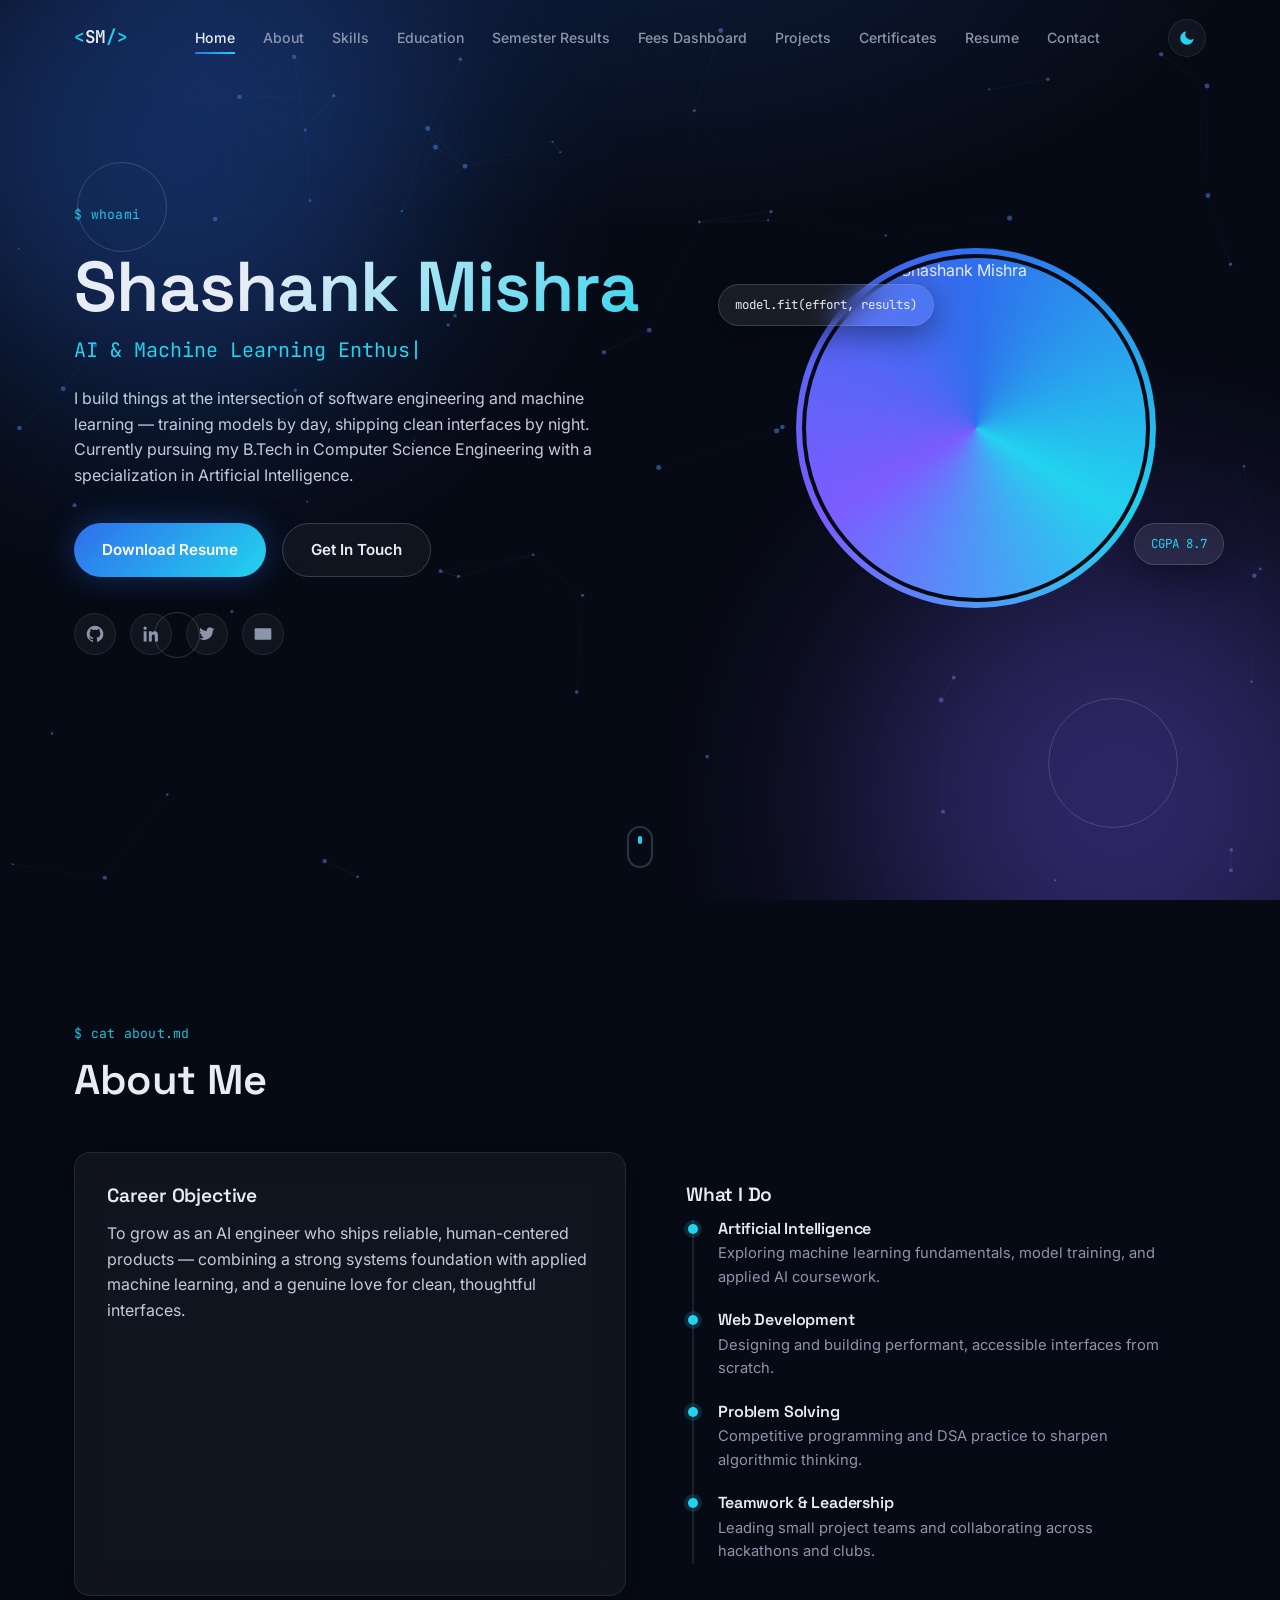
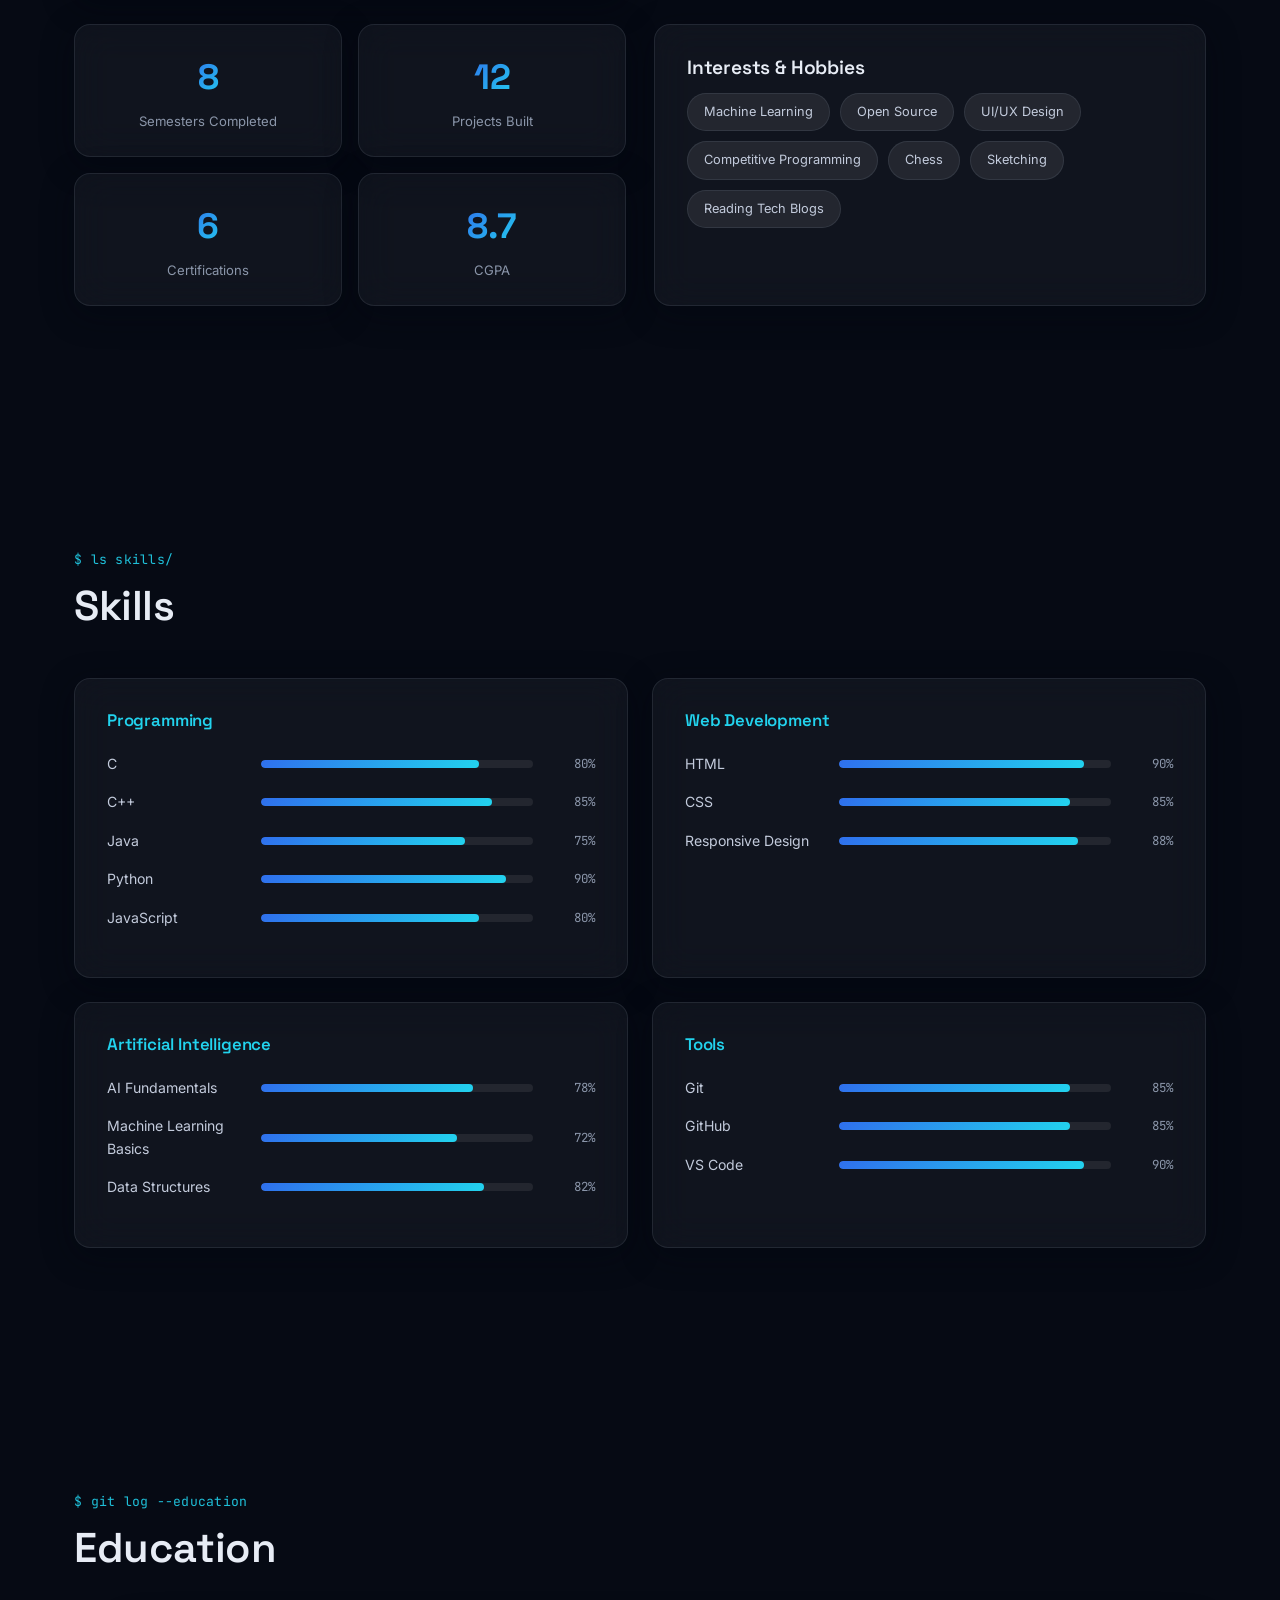
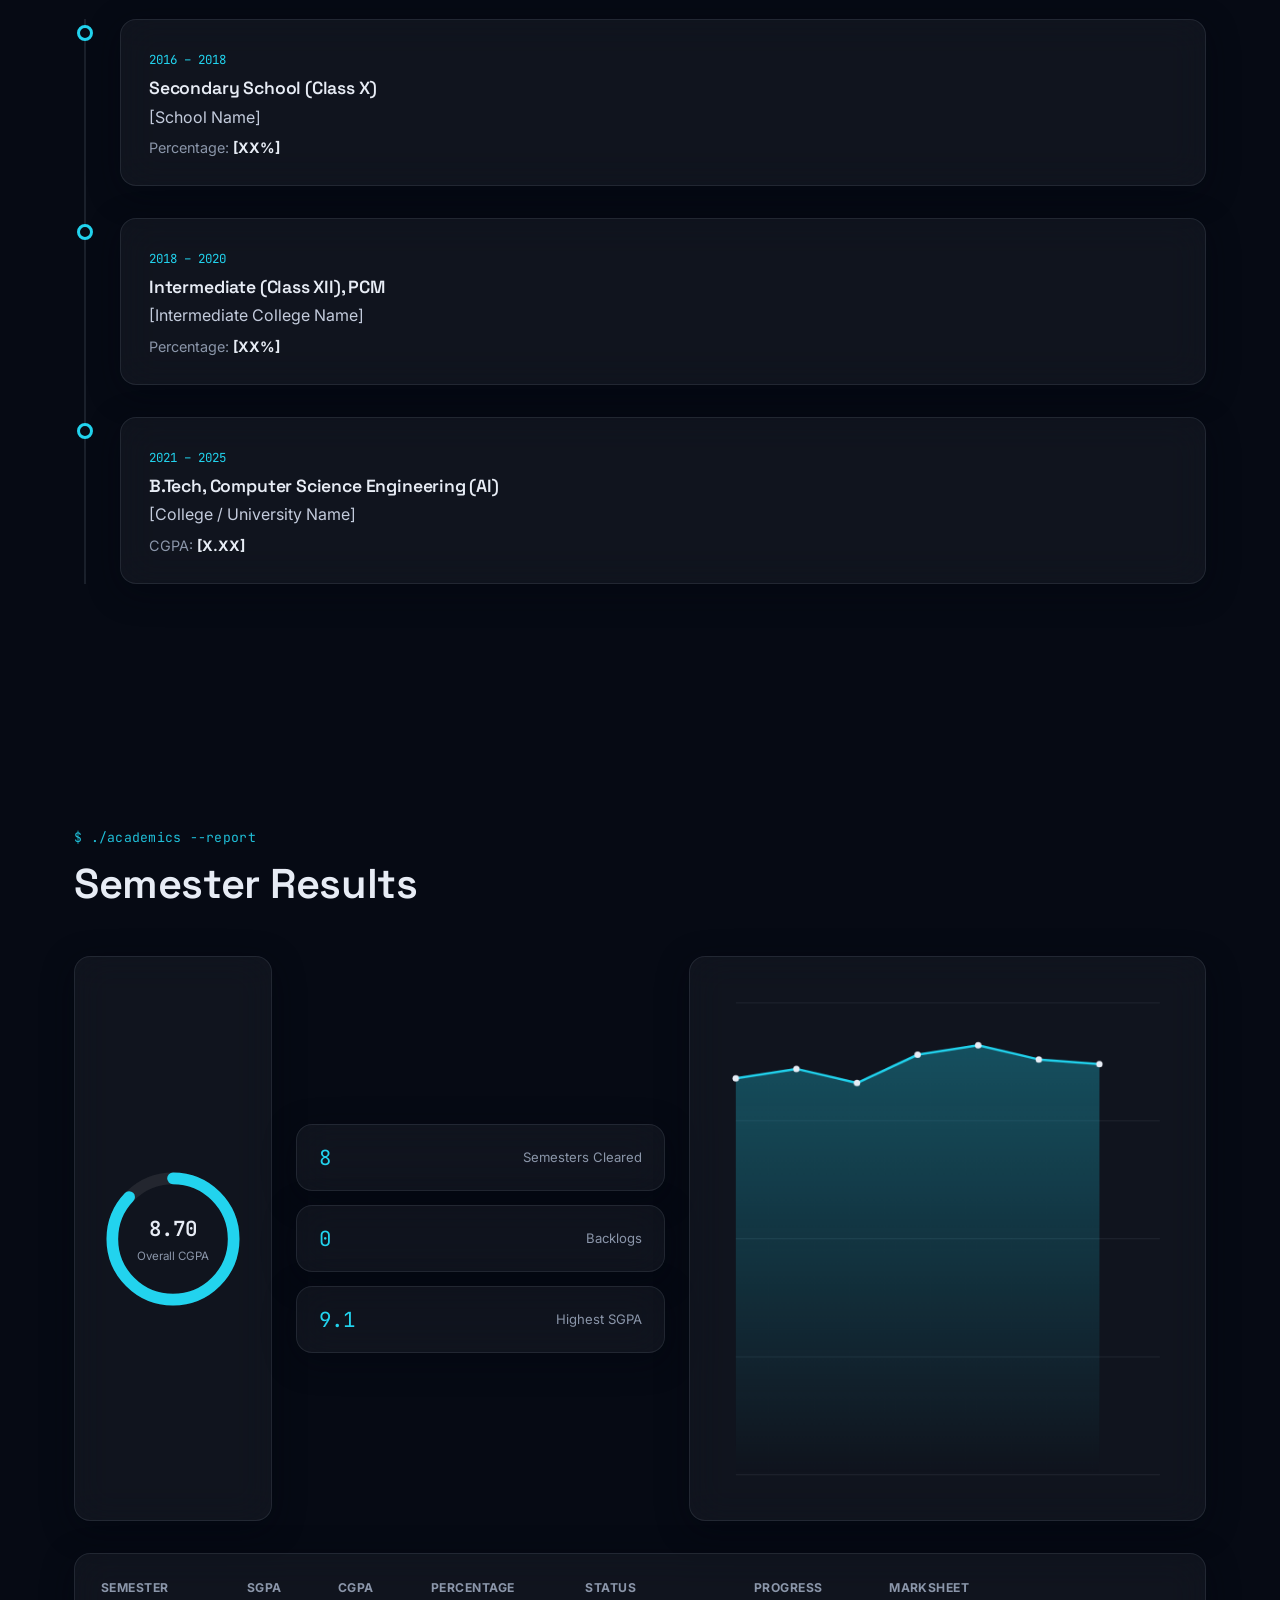
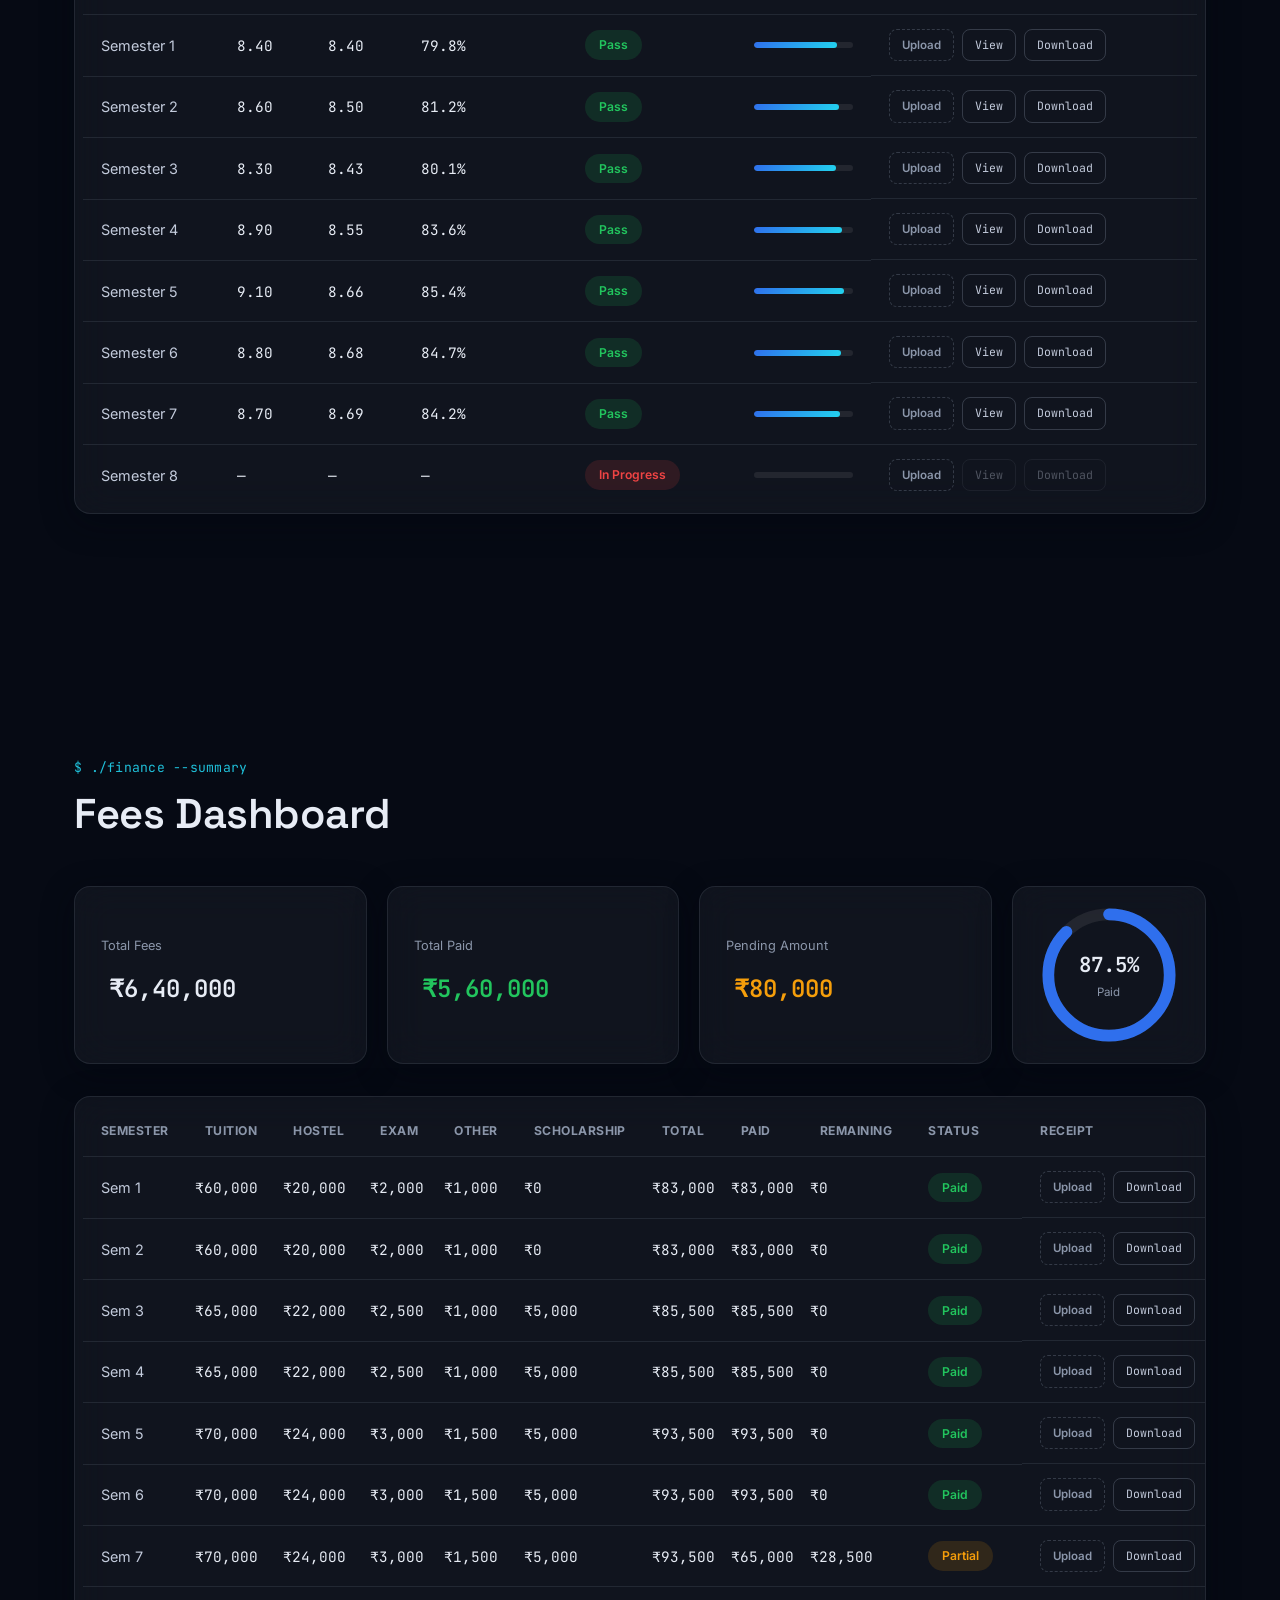
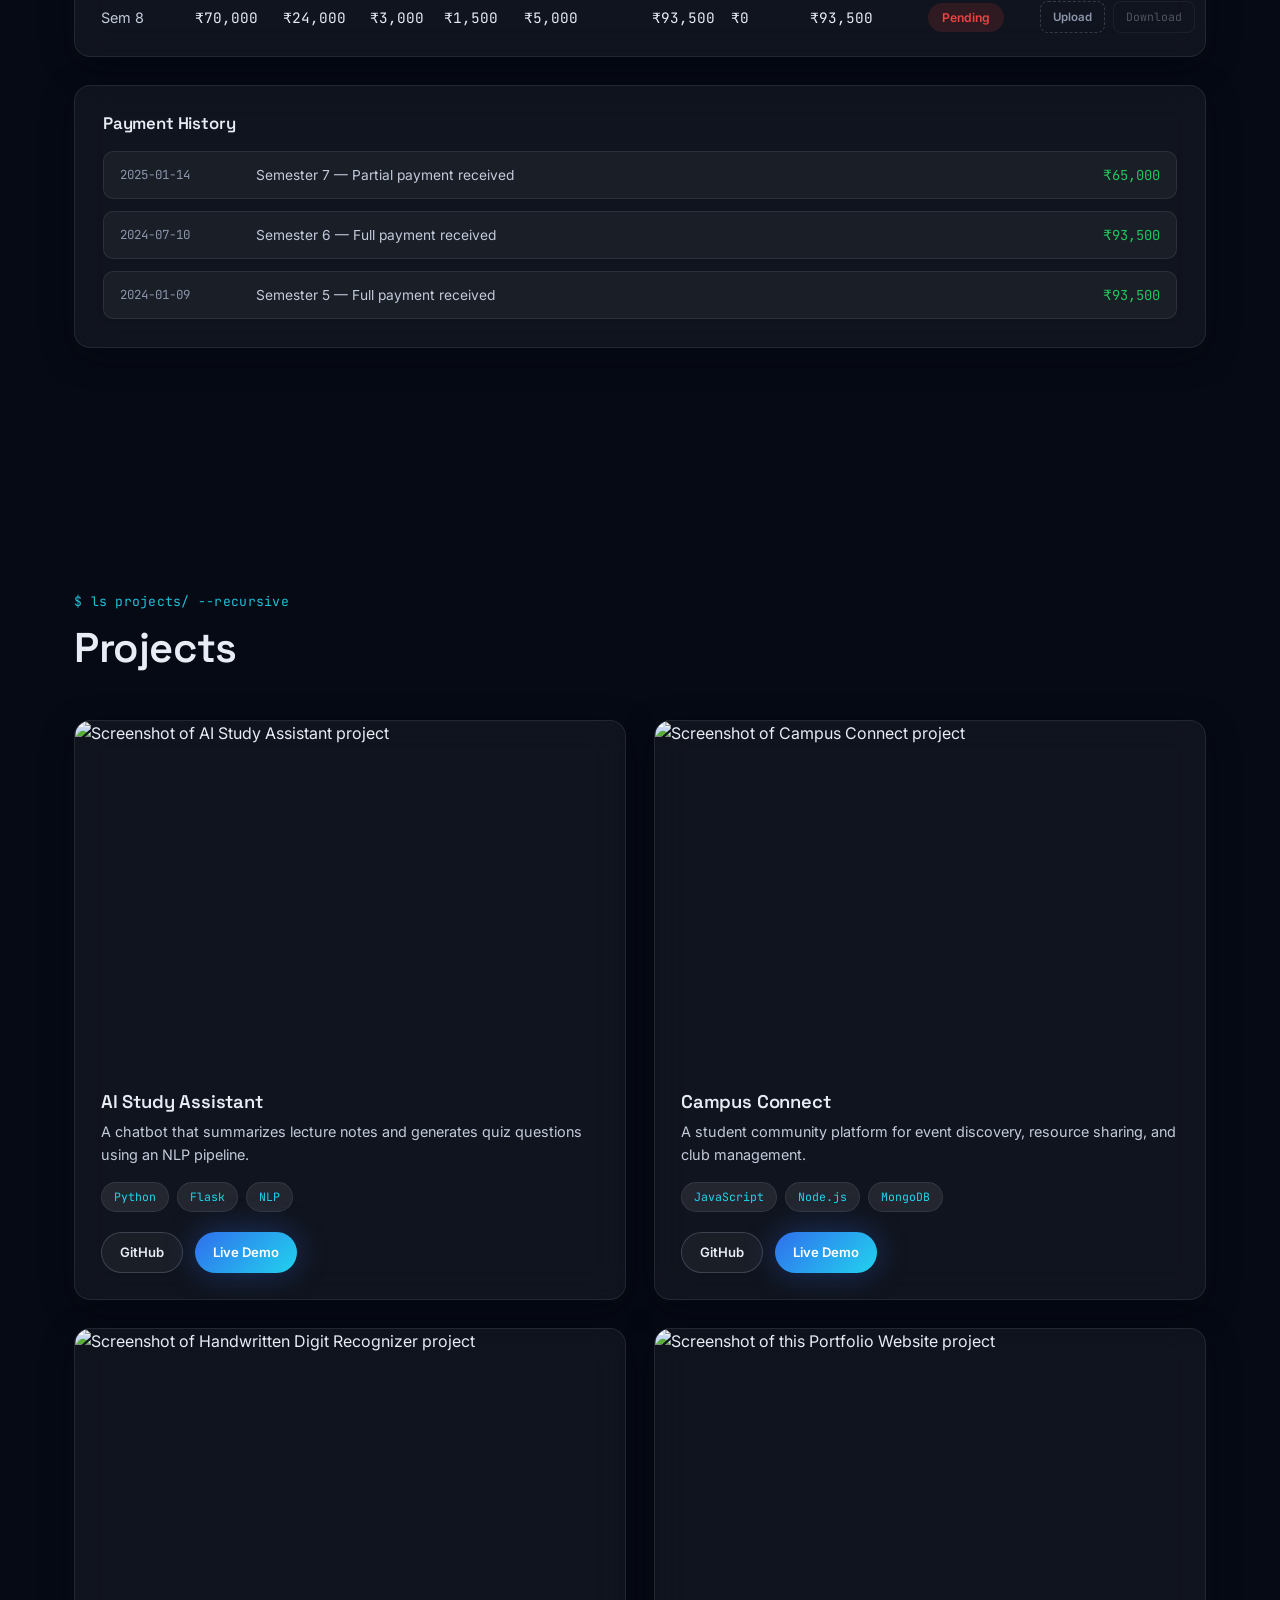
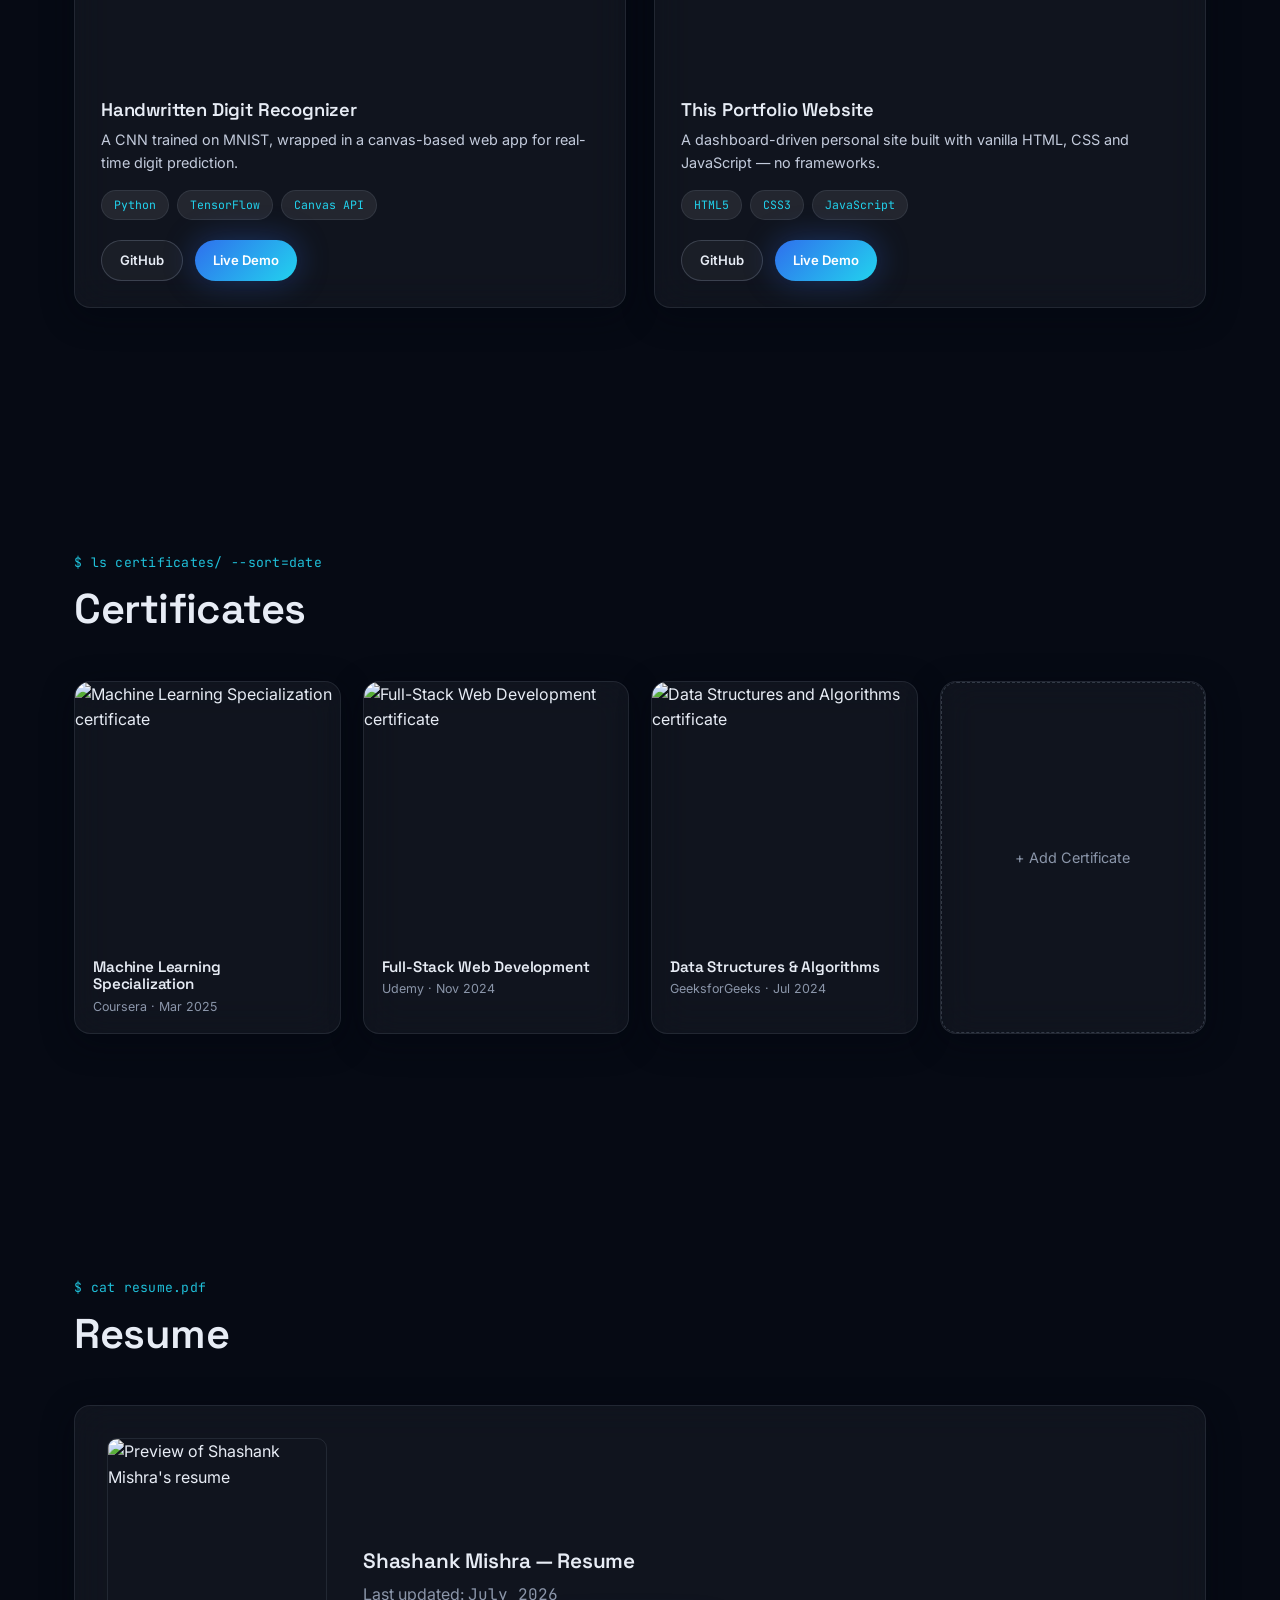
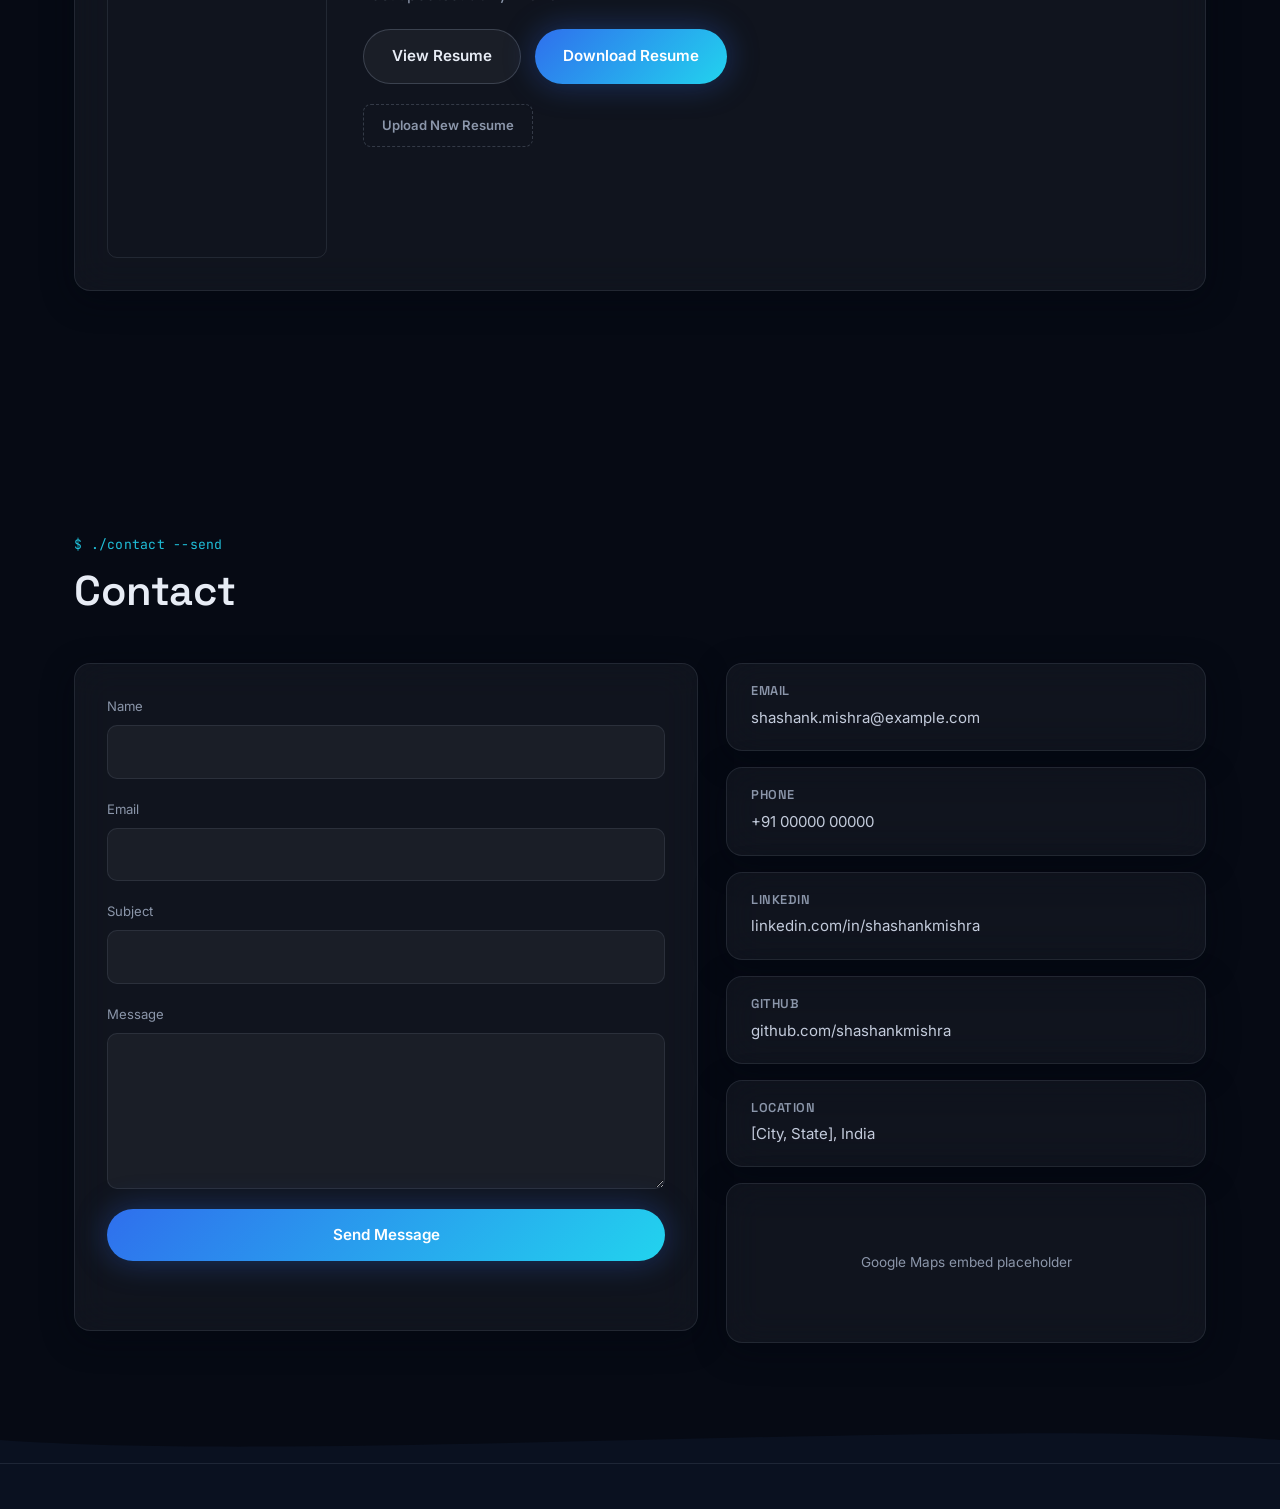
==== index.html @ 8a603bc6 "Added files" ====
<!DOCTYPE html>
<html lang="en">
<head>
  <!--
    ================================================================
    DESIGN SYSTEM NOTES (kept here for the next files: style.css / script.js)
    ----------------------------------------------------------------
    Palette
      --bg        #060A14   deep space navy (base canvas)
      --bg-alt    #0A1120   secondary panel navy
      --surface   rgba(255,255,255,0.045)  glass panel fill
      --border    rgba(148,163,184,0.14)   hairline glass edge
      --primary   #2F6FED   signal blue
      --cyan      #22D3EE   circuit cyan
      --violet    #7C5CFF   AI/inference accent (sparingly)
      --text      #E7ECF5   primary text
      --muted     #8B96AA   secondary text
      --success   #22C55E   paid / passed
      --warning   #F59E0B   partial / pending review
      --danger    #EF4444   overdue / failed

    Type
      Display : "Space Grotesk"  — geometric, technical, used for headings
      Body    : "Inter"          — neutral, highly legible for long copy
      Mono    : "JetBrains Mono" — used ONLY for data: grades, fee figures,
                 terminal-style eyebrows. This is the signature move: the
                 site treats academic + financial data like console output,
                 because the subject is a CS/AI student, not a designer.

    Signature element
      A live canvas "inference net" behind the hero — nodes that connect
      and pulse like a small neural network, drawn with vanilla JS/canvas.
      Section eyebrows read like shell commands ("$ whoami", "> academics
      --sem 1..8") instead of generic 01/02/03 numbering, since the
      numbering here needs to mean something (semesters ARE sequential,
      so THAT timeline keeps numbers — everything else uses commands).
    ================================================================
  -->
  <meta charset="UTF-8" />
  <meta name="viewport" content="width=device-width, initial-scale=1.0" />
  <title>Shashank Mishra — B.Tech CSE (AI) Student Portfolio</title>
  <meta name="description" content="Portfolio of Shashank Mishra, B.Tech Computer Science Engineering (Artificial Intelligence) student — projects, skills, academic record, and certificates." />
  <meta name="keywords" content="Shashank Mishra, portfolio, B.Tech CSE AI, machine learning student, web developer, computer science engineering" />
  <meta name="author" content="Shashank Mishra" />
  <meta name="robots" content="index, follow" />
  <link rel="canonical" href="https://shashankmishra.dev/" />

  <!-- Open Graph -->
  <meta property="og:type" content="website" />
  <meta property="og:title" content="Shashank Mishra — B.Tech CSE (AI) Student Portfolio" />
  <meta property="og:description" content="Projects, skills, academic record and certificates of Shashank Mishra, a B.Tech CSE (Artificial Intelligence) student." />
  <meta property="og:image" content="assets/images/og-cover.jpg" />
  <meta property="og:url" content="https://shashankmishra.dev/" />
  <meta property="og:site_name" content="Shashank Mishra Portfolio" />

  <!-- Twitter -->
  <meta name="twitter:card" content="summary_large_image" />
  <meta name="twitter:title" content="Shashank Mishra — B.Tech CSE (AI) Student Portfolio" />
  <meta name="twitter:description" content="Projects, skills, academic record and certificates of Shashank Mishra, a B.Tech CSE (Artificial Intelligence) student." />
  <meta name="twitter:image" content="assets/images/og-cover.jpg" />

  <!-- Favicon -->
  <link rel="icon" type="image/png" href="assets/icons/favicon.png" />
  <link rel="apple-touch-icon" href="assets/icons/apple-touch-icon.png" />

  <!-- Fonts -->
  <link rel="preconnect" href="https://fonts.googleapis.com" />
  <link rel="preconnect" href="https://fonts.gstatic.com" crossorigin />
  <link href="https://fonts.googleapis.com/css2?family=Space+Grotesk:wght@500;600;700&family=Inter:wght@400;500;600&family=JetBrains+Mono:wght@400;500;600&display=swap" rel="stylesheet" />

  <!-- Stylesheet -->
  <link rel="stylesheet" href="style.css" />
</head>
<body>

  <!-- ============================================================
       LOADING SCREEN
  ============================================================ -->
  <div id="loading-screen" class="loading-screen" aria-hidden="true">
    <div class="loading-inner">
      <span class="loading-prompt">$ booting_portfolio<span class="cursor-blink">_</span></span>
      <div class="loading-bar"><div class="loading-bar-fill"></div></div>
    </div>
  </div>

  <!-- Scroll progress indicator -->
  <div class="scroll-progress" id="scroll-progress" role="presentation"></div>

  <!-- Cursor glow (desktop only, toggled via JS) -->
  <div class="cursor-glow" id="cursor-glow" aria-hidden="true"></div>

  <!-- ============================================================
       NAVIGATION
  ============================================================ -->
  <header class="navbar" id="navbar">
    <nav class="nav-container" aria-label="Primary navigation">
      <a href="#home" class="nav-logo" aria-label="Shashank Mishra — home">
        <span class="logo-bracket">&lt;</span>SM<span class="logo-bracket">/&gt;</span>
      </a>

      <button class="nav-toggle" id="nav-toggle" aria-label="Toggle menu" aria-expanded="false" aria-controls="nav-menu">
        <span></span><span></span><span></span>
      </button>

      <ul class="nav-menu" id="nav-menu">
        <li><a href="#home" class="nav-link active" data-section="home">Home</a></li>
        <li><a href="#about" class="nav-link" data-section="about">About</a></li>
        <li><a href="#skills" class="nav-link" data-section="skills">Skills</a></li>
        <li><a href="#education" class="nav-link" data-section="education">Education</a></li>
        <li><a href="#results" class="nav-link" data-section="results">Semester Results</a></li>
        <li><a href="#fees" class="nav-link" data-section="fees">Fees Dashboard</a></li>
        <li><a href="#projects" class="nav-link" data-section="projects">Projects</a></li>
        <li><a href="#certificates" class="nav-link" data-section="certificates">Certificates</a></li>
        <li><a href="#resume" class="nav-link" data-section="resume">Resume</a></li>
        <li><a href="#contact" class="nav-link" data-section="contact">Contact</a></li>
      </ul>

      <div class="nav-actions">
        <button class="theme-toggle" id="theme-toggle" aria-label="Toggle light and dark theme">
          <svg class="icon-moon" viewBox="0 0 24 24" width="18" height="18" aria-hidden="true"><path d="M21 12.79A9 9 0 1 1 11.21 3a7 7 0 0 0 9.79 9.79Z" fill="currentColor"/></svg>
          <svg class="icon-sun" viewBox="0 0 24 24" width="18" height="18" aria-hidden="true"><circle cx="12" cy="12" r="4" fill="currentColor"/></svg>
        </button>
      </div>
    </nav>
  </header>

  <main id="top">

    <!-- ==========================================================
         HERO
    ========================================================== -->
    <section id="home" class="hero section" aria-label="Introduction">
      <canvas id="inference-net" class="inference-net" aria-hidden="true"></canvas>
      <div class="aurora aurora-1" aria-hidden="true"></div>
      <div class="aurora aurora-2" aria-hidden="true"></div>

      <div class="hero-shape hero-shape-1" aria-hidden="true"></div>
      <div class="hero-shape hero-shape-2" aria-hidden="true"></div>
      <div class="hero-shape hero-shape-3" aria-hidden="true"></div>

      <div class="container hero-grid">
        <div class="hero-content">
          <p class="eyebrow mono">$ whoami</p>
          <h1 class="hero-name">Shashank Mishra</h1>
          <p class="hero-subtitle">
            <span id="typing-text" class="typing-text"></span><span class="cursor-blink">|</span>
          </p>
          <p class="hero-intro">
            I build things at the intersection of software engineering and machine learning —
            training models by day, shipping clean interfaces by night. Currently pursuing my
            B.Tech in Computer Science Engineering with a specialization in Artificial Intelligence.
          </p>

          <div class="hero-actions">
            <a href="assets/resume/Shashank_Mishra_Resume.pdf" download class="btn btn-primary ripple">
              <span>Download Resume</span>
            </a>
            <a href="#contact" class="btn btn-ghost ripple">
              <span>Get In Touch</span>
            </a>
          </div>

          <div class="hero-socials" aria-label="Social links">
            <a href="https://github.com/" target="_blank" rel="noopener" class="social-icon" aria-label="GitHub">
              <svg viewBox="0 0 24 24" width="20" height="20"><path fill="currentColor" d="M12 2a10 10 0 0 0-3.16 19.49c.5.09.68-.22.68-.48v-1.7c-2.78.6-3.37-1.34-3.37-1.34-.46-1.16-1.11-1.47-1.11-1.47-.91-.62.07-.6.07-.6 1 .07 1.53 1.03 1.53 1.03.89 1.52 2.34 1.08 2.91.83.09-.65.35-1.08.63-1.33-2.22-.25-4.56-1.11-4.56-4.94 0-1.09.39-1.98 1.03-2.68-.1-.25-.45-1.27.1-2.65 0 0 .84-.27 2.75 1.02a9.6 9.6 0 0 1 5 0c1.91-1.29 2.75-1.02 2.75-1.02.55 1.38.2 2.4.1 2.65.64.7 1.03 1.59 1.03 2.68 0 3.84-2.34 4.68-4.57 4.93.36.31.68.92.68 1.85v2.74c0 .27.18.58.69.48A10 10 0 0 0 12 2Z"/></svg>
            </a>
            <a href="https://linkedin.com/" target="_blank" rel="noopener" class="social-icon" aria-label="LinkedIn">
              <svg viewBox="0 0 24 24" width="20" height="20"><path fill="currentColor" d="M6.94 5a2 2 0 1 1-4 0 2 2 0 0 1 4 0ZM3.2 8.75h3.5V21H3.2V8.75Zm6.24 0h3.36v1.68h.05c.47-.87 1.6-1.78 3.3-1.78 3.53 0 4.18 2.32 4.18 5.34V21h-3.5v-5.4c0-1.29-.02-2.94-1.79-2.94-1.8 0-2.08 1.4-2.08 2.85V21H9.44V8.75Z"/></svg>
            </a>
            <a href="https://twitter.com/" target="_blank" rel="noopener" class="social-icon" aria-label="Twitter / X">
              <svg viewBox="0 0 24 24" width="20" height="20"><path fill="currentColor" d="M20.9 5.9c-.68.3-1.4.5-2.16.6a3.8 3.8 0 0 0 1.66-2.1c-.73.43-1.53.75-2.39.92a3.75 3.75 0 0 0-6.4 3.42A10.65 10.65 0 0 1 3.98 4.9a3.76 3.76 0 0 0 1.16 5.01c-.62-.02-1.2-.19-1.71-.47v.05a3.76 3.76 0 0 0 3 3.68c-.55.15-1.14.17-1.7.06a3.76 3.76 0 0 0 3.5 2.6A7.53 7.53 0 0 1 2.5 17.4a10.63 10.63 0 0 0 5.76 1.69c6.92 0 10.7-5.74 10.7-10.7 0-.16 0-.33-.01-.49a7.6 7.6 0 0 0 1.95-2.02Z"/></svg>
            </a>
            <a href="mailto:shashank.mishra@example.com" class="social-icon" aria-label="Email">
              <svg viewBox="0 0 24 24" width="20" height="20"><path fill="currentColor" d="M3 5h18a1 1 0 0 1 1 1v12a1 1 0 0 1-1 1H3a1 1 0 0 1-1-1V6a1 1 0 0 1 1-1Zm17.4 2.4-8.4 6-8.4-6" stroke="currentColor" stroke-width="0" /></svg>
            </a>
          </div>
        </div>

        <div class="hero-visual">
          <div class="profile-ring">
            <img src="assets/images/profile.jpg" alt="Portrait of Shashank Mishra" class="profile-img" width="360" height="360" loading="eager" />
          </div>
          <div class="glass-chip chip-1 mono">model.fit(effort, results)</div>
          <div class="glass-chip chip-2 mono">CGPA 8.7</div>
        </div>
      </div>

      <a href="#about" class="scroll-indicator" aria-label="Scroll to About section">
        <span class="scroll-mouse"><span class="scroll-dot"></span></span>
      </a>
    </section>

    <!-- ==========================================================
         ABOUT
    ========================================================== -->
    <section id="about" class="section about-section">
      <div class="container">
        <p class="eyebrow mono">$ cat about.md</p>
        <h2 class="section-title">About Me</h2>

        <div class="about-grid">
          <div class="about-card glass reveal">
            <h3>Career Objective</h3>
            <p>
              To grow as an AI engineer who ships reliable, human-centered products — combining
              a strong systems foundation with applied machine learning, and a genuine love for
              clean, thoughtful interfaces.
            </p>
          </div>

          <div class="about-timeline reveal">
            <h3>What I Do</h3>
            <ul class="timeline">
              <li class="timeline-item">
                <span class="timeline-dot"></span>
                <h4>Artificial Intelligence</h4>
                <p>Exploring machine learning fundamentals, model training, and applied AI coursework.</p>
              </li>
              <li class="timeline-item">
                <span class="timeline-dot"></span>
                <h4>Web Development</h4>
                <p>Designing and building performant, accessible interfaces from scratch.</p>
              </li>
              <li class="timeline-item">
                <span class="timeline-dot"></span>
                <h4>Problem Solving</h4>
                <p>Competitive programming and DSA practice to sharpen algorithmic thinking.</p>
              </li>
              <li class="timeline-item">
                <span class="timeline-dot"></span>
                <h4>Teamwork &amp; Leadership</h4>
                <p>Leading small project teams and collaborating across hackathons and clubs.</p>
              </li>
            </ul>
          </div>

          <div class="about-stats reveal">
            <div class="stat-card glass">
              <span class="stat-number" data-count="8">0</span>
              <span class="stat-label">Semesters Completed</span>
            </div>
            <div class="stat-card glass">
              <span class="stat-number" data-count="12">0</span>
              <span class="stat-label">Projects Built</span>
            </div>
            <div class="stat-card glass">
              <span class="stat-number" data-count="6">0</span>
              <span class="stat-label">Certifications</span>
            </div>
            <div class="stat-card glass">
              <span class="stat-number" data-count="8" data-decimal="7">0</span>
              <span class="stat-label">CGPA</span>
            </div>
          </div>

          <div class="about-info glass reveal">
            <h3>Interests &amp; Hobbies</h3>
            <div class="tag-list">
              <span class="tag">Machine Learning</span>
              <span class="tag">Open Source</span>
              <span class="tag">UI/UX Design</span>
              <span class="tag">Competitive Programming</span>
              <span class="tag">Chess</span>
              <span class="tag">Sketching</span>
              <span class="tag">Reading Tech Blogs</span>
            </div>
          </div>
        </div>
      </div>
    </section>

    <!-- ==========================================================
         SKILLS
    ========================================================== -->
    <section id="skills" class="section skills-section">
      <div class="container">
        <p class="eyebrow mono">$ ls skills/</p>
        <h2 class="section-title">Skills</h2>

        <div class="skills-grid">
          <div class="skill-group glass reveal">
            <h3>Programming</h3>
            <div class="skill-bar" data-percent="80"><span class="skill-name">C</span><div class="bar-track"><div class="bar-fill"></div></div><span class="skill-percent">80%</span></div>
            <div class="skill-bar" data-percent="85"><span class="skill-name">C++</span><div class="bar-track"><div class="bar-fill"></div></div><span class="skill-percent">85%</span></div>
            <div class="skill-bar" data-percent="75"><span class="skill-name">Java</span><div class="bar-track"><div class="bar-fill"></div></div><span class="skill-percent">75%</span></div>
            <div class="skill-bar" data-percent="90"><span class="skill-name">Python</span><div class="bar-track"><div class="bar-fill"></div></div><span class="skill-percent">90%</span></div>
            <div class="skill-bar" data-percent="80"><span class="skill-name">JavaScript</span><div class="bar-track"><div class="bar-fill"></div></div><span class="skill-percent">80%</span></div>
          </div>

          <div class="skill-group glass reveal">
            <h3>Web Development</h3>
            <div class="skill-bar" data-percent="90"><span class="skill-name">HTML</span><div class="bar-track"><div class="bar-fill"></div></div><span class="skill-percent">90%</span></div>
            <div class="skill-bar" data-percent="85"><span class="skill-name">CSS</span><div class="bar-track"><div class="bar-fill"></div></div><span class="skill-percent">85%</span></div>
            <div class="skill-bar" data-percent="88"><span class="skill-name">Responsive Design</span><div class="bar-track"><div class="bar-fill"></div></div><span class="skill-percent">88%</span></div>
          </div>

          <div class="skill-group glass reveal">
            <h3>Artificial Intelligence</h3>
            <div class="skill-bar" data-percent="78"><span class="skill-name">AI Fundamentals</span><div class="bar-track"><div class="bar-fill"></div></div><span class="skill-percent">78%</span></div>
            <div class="skill-bar" data-percent="72"><span class="skill-name">Machine Learning Basics</span><div class="bar-track"><div class="bar-fill"></div></div><span class="skill-percent">72%</span></div>
            <div class="skill-bar" data-percent="82"><span class="skill-name">Data Structures</span><div class="bar-track"><div class="bar-fill"></div></div><span class="skill-percent">82%</span></div>
          </div>

          <div class="skill-group glass reveal">
            <h3>Tools</h3>
            <div class="skill-bar" data-percent="85"><span class="skill-name">Git</span><div class="bar-track"><div class="bar-fill"></div></div><span class="skill-percent">85%</span></div>
            <div class="skill-bar" data-percent="85"><span class="skill-name">GitHub</span><div class="bar-track"><div class="bar-fill"></div></div><span class="skill-percent">85%</span></div>
            <div class="skill-bar" data-percent="90"><span class="skill-name">VS Code</span><div class="bar-track"><div class="bar-fill"></div></div><span class="skill-percent">90%</span></div>
          </div>
        </div>
      </div>
    </section>

    <!-- ==========================================================
         EDUCATION
    ========================================================== -->
    <section id="education" class="section education-section">
      <div class="container">
        <p class="eyebrow mono">$ git log --education</p>
        <h2 class="section-title">Education</h2>

        <ol class="edu-timeline">
          <li class="edu-item reveal" data-editable="school">
            <div class="edu-marker"></div>
            <div class="edu-card glass">
              <span class="edu-year">2016 – 2018</span>
              <h3 class="edu-degree">Secondary School (Class X)</h3>
              <p class="edu-institute">[School Name]</p>
              <p class="edu-score">Percentage: <strong>[XX%]</strong></p>
            </div>
          </li>
          <li class="edu-item reveal" data-editable="intermediate">
            <div class="edu-marker"></div>
            <div class="edu-card glass">
              <span class="edu-year">2018 – 2020</span>
              <h3 class="edu-degree">Intermediate (Class XII), PCM</h3>
              <p class="edu-institute">[Intermediate College Name]</p>
              <p class="edu-score">Percentage: <strong>[XX%]</strong></p>
            </div>
          </li>
          <li class="edu-item reveal" data-editable="college">
            <div class="edu-marker"></div>
            <div class="edu-card glass">
              <span class="edu-year">2021 – 2025</span>
              <h3 class="edu-degree">B.Tech, Computer Science Engineering (AI)</h3>
              <p class="edu-institute">[College / University Name]</p>
              <p class="edu-score">CGPA: <strong>[X.XX]</strong></p>
            </div>
          </li>
        </ol>
      </div>
    </section>

    <!-- ==========================================================
         SEMESTER RESULTS DASHBOARD
    ========================================================== -->
    <section id="results" class="section results-section">
      <div class="container">
        <p class="eyebrow mono">$ ./academics --report</p>
        <h2 class="section-title">Semester Results</h2>

        <div class="results-overview">
          <div class="cgpa-card glass reveal">
            <div class="cgpa-ring" data-value="8.7" data-max="10">
              <svg viewBox="0 0 120 120" class="ring-svg">
                <circle cx="60" cy="60" r="52" class="ring-track" />
                <circle cx="60" cy="60" r="52" class="ring-fill" />
              </svg>
              <div class="ring-label">
                <span class="ring-value mono">8.70</span>
                <span class="ring-sub">Overall CGPA</span>
              </div>
            </div>
          </div>

          <div class="results-stats reveal">
            <div class="mini-stat glass">
              <span class="mini-stat-num mono" data-count="8">0</span>
              <span class="mini-stat-label">Semesters Cleared</span>
            </div>
            <div class="mini-stat glass">
              <span class="mini-stat-num mono" data-count="0">0</span>
              <span class="mini-stat-label">Backlogs</span>
            </div>
            <div class="mini-stat glass">
              <span class="mini-stat-num mono" data-count="9" data-decimal="1">0</span>
              <span class="mini-stat-label">Highest SGPA</span>
            </div>
          </div>

          <canvas id="cgpa-chart" class="cgpa-chart glass reveal" aria-label="CGPA trend chart across semesters" role="img"></canvas>
        </div>

        <div class="table-wrapper glass reveal">
          <table class="results-table" id="results-table">
            <caption class="sr-only">Semester-wise SGPA, CGPA and result status</caption>
            <thead>
              <tr>
                <th scope="col">Semester</th>
                <th scope="col">SGPA</th>
                <th scope="col">CGPA</th>
                <th scope="col">Percentage</th>
                <th scope="col">Status</th>
                <th scope="col">Progress</th>
                <th scope="col">Marksheet</th>
              </tr>
            </thead>
            <tbody>
              <!-- Semester rows are identical in structure; each field is contenteditable
                   so values can be updated directly in the browser (see script.js). -->
              <tr data-sem="1">
                <td>Semester 1</td>
                <td class="editable mono" contenteditable="true" data-field="sgpa">8.40</td>
                <td class="editable mono" contenteditable="true" data-field="cgpa">8.40</td>
                <td class="editable mono" contenteditable="true" data-field="percentage">79.8%</td>
                <td><span class="status-badge status-pass">Pass</span></td>
                <td><div class="bar-track sm"><div class="bar-fill" style="--fill:84%"></div></div></td>
                <td class="marksheet-cell">
                  <label class="upload-btn small">
                    Upload<input type="file" accept="application/pdf" data-sem-upload="1" hidden />
                  </label>
                  <button class="btn-icon view-marksheet" data-sem="1" type="button">View</button>
                  <button class="btn-icon download-marksheet" data-sem="1" type="button">Download</button>
                </td>
              </tr>
              <tr data-sem="2">
                <td>Semester 2</td>
                <td class="editable mono" contenteditable="true" data-field="sgpa">8.60</td>
                <td class="editable mono" contenteditable="true" data-field="cgpa">8.50</td>
                <td class="editable mono" contenteditable="true" data-field="percentage">81.2%</td>
                <td><span class="status-badge status-pass">Pass</span></td>
                <td><div class="bar-track sm"><div class="bar-fill" style="--fill:86%"></div></div></td>
                <td class="marksheet-cell">
                  <label class="upload-btn small">
                    Upload<input type="file" accept="application/pdf" data-sem-upload="2" hidden />
                  </label>
                  <button class="btn-icon view-marksheet" data-sem="2" type="button">View</button>
                  <button class="btn-icon download-marksheet" data-sem="2" type="button">Download</button>
                </td>
              </tr>
              <tr data-sem="3">
                <td>Semester 3</td>
                <td class="editable mono" contenteditable="true" data-field="sgpa">8.30</td>
                <td class="editable mono" contenteditable="true" data-field="cgpa">8.43</td>
                <td class="editable mono" contenteditable="true" data-field="percentage">80.1%</td>
                <td><span class="status-badge status-pass">Pass</span></td>
                <td><div class="bar-track sm"><div class="bar-fill" style="--fill:83%"></div></div></td>
                <td class="marksheet-cell">
                  <label class="upload-btn small">
                    Upload<input type="file" accept="application/pdf" data-sem-upload="3" hidden />
                  </label>
                  <button class="btn-icon view-marksheet" data-sem="3" type="button">View</button>
                  <button class="btn-icon download-marksheet" data-sem="3" type="button">Download</button>
                </td>
              </tr>
              <tr data-sem="4">
                <td>Semester 4</td>
                <td class="editable mono" contenteditable="true" data-field="sgpa">8.90</td>
                <td class="editable mono" contenteditable="true" data-field="cgpa">8.55</td>
                <td class="editable mono" contenteditable="true" data-field="percentage">83.6%</td>
                <td><span class="status-badge status-pass">Pass</span></td>
                <td><div class="bar-track sm"><div class="bar-fill" style="--fill:89%"></div></div></td>
                <td class="marksheet-cell">
                  <label class="upload-btn small">
                    Upload<input type="file" accept="application/pdf" data-sem-upload="4" hidden />
                  </label>
                  <button class="btn-icon view-marksheet" data-sem="4" type="button">View</button>
                  <button class="btn-icon download-marksheet" data-sem="4" type="button">Download</button>
                </td>
              </tr>
              <tr data-sem="5">
                <td>Semester 5</td>
                <td class="editable mono" contenteditable="true" data-field="sgpa">9.10</td>
                <td class="editable mono" contenteditable="true" data-field="cgpa">8.66</td>
                <td class="editable mono" contenteditable="true" data-field="percentage">85.4%</td>
                <td><span class="status-badge status-pass">Pass</span></td>
                <td><div class="bar-track sm"><div class="bar-fill" style="--fill:91%"></div></div></td>
                <td class="marksheet-cell">
                  <label class="upload-btn small">
                    Upload<input type="file" accept="application/pdf" data-sem-upload="5" hidden />
                  </label>
                  <button class="btn-icon view-marksheet" data-sem="5" type="button">View</button>
                  <button class="btn-icon download-marksheet" data-sem="5" type="button">Download</button>
                </td>
              </tr>
              <tr data-sem="6">
                <td>Semester 6</td>
                <td class="editable mono" contenteditable="true" data-field="sgpa">8.80</td>
                <td class="editable mono" contenteditable="true" data-field="cgpa">8.68</td>
                <td class="editable mono" contenteditable="true" data-field="percentage">84.7%</td>
                <td><span class="status-badge status-pass">Pass</span></td>
                <td><div class="bar-track sm"><div class="bar-fill" style="--fill:88%"></div></div></td>
                <td class="marksheet-cell">
                  <label class="upload-btn small">
                    Upload<input type="file" accept="application/pdf" data-sem-upload="6" hidden />
                  </label>
                  <button class="btn-icon view-marksheet" data-sem="6" type="button">View</button>
                  <button class="btn-icon download-marksheet" data-sem="6" type="button">Download</button>
                </td>
              </tr>
              <tr data-sem="7">
                <td>Semester 7</td>
                <td class="editable mono" contenteditable="true" data-field="sgpa">8.70</td>
                <td class="editable mono" contenteditable="true" data-field="cgpa">8.69</td>
                <td class="editable mono" contenteditable="true" data-field="percentage">84.2%</td>
                <td><span class="status-badge status-pass">Pass</span></td>
                <td><div class="bar-track sm"><div class="bar-fill" style="--fill:87%"></div></div></td>
                <td class="marksheet-cell">
                  <label class="upload-btn small">
                    Upload<input type="file" accept="application/pdf" data-sem-upload="7" hidden />
                  </label>
                  <button class="btn-icon view-marksheet" data-sem="7" type="button">View</button>
                  <button class="btn-icon download-marksheet" data-sem="7" type="button">Download</button>
                </td>
              </tr>
              <tr data-sem="8">
                <td>Semester 8</td>
                <td class="editable mono" contenteditable="true" data-field="sgpa">—</td>
                <td class="editable mono" contenteditable="true" data-field="cgpa">—</td>
                <td class="editable mono" contenteditable="true" data-field="percentage">—</td>
                <td><span class="status-badge status-pending">In Progress</span></td>
                <td><div class="bar-track sm"><div class="bar-fill" style="--fill:0%"></div></div></td>
                <td class="marksheet-cell">
                  <label class="upload-btn small">
                    Upload<input type="file" accept="application/pdf" data-sem-upload="8" hidden />
                  </label>
                  <button class="btn-icon view-marksheet" data-sem="8" type="button" disabled>View</button>
                  <button class="btn-icon download-marksheet" data-sem="8" type="button" disabled>Download</button>
                </td>
              </tr>
            </tbody>
          </table>
        </div>
      </div>
    </section>

    <!-- ==========================================================
         FEES DASHBOARD
    ========================================================== -->
    <section id="fees" class="section fees-section">
      <div class="container">
        <p class="eyebrow mono">$ ./finance --summary</p>
        <h2 class="section-title">Fees Dashboard</h2>

        <div class="fees-overview">
          <div class="fee-summary-card glass reveal">
            <span class="fee-summary-label">Total Fees</span>
            <span class="fee-summary-value mono editable" contenteditable="true" data-field="total-fees">₹6,40,000</span>
          </div>
          <div class="fee-summary-card glass reveal">
            <span class="fee-summary-label">Total Paid</span>
            <span class="fee-summary-value mono editable success-text" contenteditable="true" data-field="total-paid">₹5,60,000</span>
          </div>
          <div class="fee-summary-card glass reveal">
            <span class="fee-summary-label">Pending Amount</span>
            <span class="fee-summary-value mono editable warning-text" contenteditable="true" data-field="total-pending">₹80,000</span>
          </div>
          <div class="fee-summary-card glass reveal circular-card">
            <div class="circular-progress" data-percent="87.5">
              <svg viewBox="0 0 120 120" class="ring-svg">
                <circle cx="60" cy="60" r="52" class="ring-track" />
                <circle cx="60" cy="60" r="52" class="ring-fill fee-ring" />
              </svg>
              <div class="ring-label">
                <span class="ring-value mono">87.5%</span>
                <span class="ring-sub">Paid</span>
              </div>
            </div>
          </div>
        </div>

        <div class="table-wrapper glass reveal">
          <table class="fees-table" id="fees-table">
            <caption class="sr-only">Semester-wise fee breakdown and payment status</caption>
            <thead>
              <tr>
                <th scope="col">Semester</th>
                <th scope="col">Tuition</th>
                <th scope="col">Hostel</th>
                <th scope="col">Exam</th>
                <th scope="col">Other</th>
                <th scope="col">Scholarship</th>
                <th scope="col">Total</th>
                <th scope="col">Paid</th>
                <th scope="col">Remaining</th>
                <th scope="col">Status</th>
                <th scope="col">Receipt</th>
              </tr>
            </thead>
            <tbody>
              <tr data-sem="1">
                <td>Sem 1</td>
                <td class="editable mono" contenteditable="true">₹60,000</td>
                <td class="editable mono" contenteditable="true">₹20,000</td>
                <td class="editable mono" contenteditable="true">₹2,000</td>
                <td class="editable mono" contenteditable="true">₹1,000</td>
                <td class="editable mono" contenteditable="true">₹0</td>
                <td class="editable mono" contenteditable="true">₹83,000</td>
                <td class="editable mono" contenteditable="true">₹83,000</td>
                <td class="editable mono" contenteditable="true">₹0</td>
                <td><span class="status-badge status-paid">Paid</span></td>
                <td class="receipt-cell">
                  <label class="upload-btn small">Upload<input type="file" accept="application/pdf,image/*" data-fee-upload="1" hidden /></label>
                  <button class="btn-icon download-receipt" data-sem="1" type="button">Download</button>
                </td>
              </tr>
              <tr data-sem="2">
                <td>Sem 2</td>
                <td class="editable mono" contenteditable="true">₹60,000</td>
                <td class="editable mono" contenteditable="true">₹20,000</td>
                <td class="editable mono" contenteditable="true">₹2,000</td>
                <td class="editable mono" contenteditable="true">₹1,000</td>
                <td class="editable mono" contenteditable="true">₹0</td>
                <td class="editable mono" contenteditable="true">₹83,000</td>
                <td class="editable mono" contenteditable="true">₹83,000</td>
                <td class="editable mono" contenteditable="true">₹0</td>
                <td><span class="status-badge status-paid">Paid</span></td>
                <td class="receipt-cell">
                  <label class="upload-btn small">Upload<input type="file" accept="application/pdf,image/*" data-fee-upload="2" hidden /></label>
                  <button class="btn-icon download-receipt" data-sem="2" type="button">Download</button>
                </td>
              </tr>
              <tr data-sem="3">
                <td>Sem 3</td>
                <td class="editable mono" contenteditable="true">₹65,000</td>
                <td class="editable mono" contenteditable="true">₹22,000</td>
                <td class="editable mono" contenteditable="true">₹2,500</td>
                <td class="editable mono" contenteditable="true">₹1,000</td>
                <td class="editable mono" contenteditable="true">₹5,000</td>
                <td class="editable mono" contenteditable="true">₹85,500</td>
                <td class="editable mono" contenteditable="true">₹85,500</td>
                <td class="editable mono" contenteditable="true">₹0</td>
                <td><span class="status-badge status-paid">Paid</span></td>
                <td class="receipt-cell">
                  <label class="upload-btn small">Upload<input type="file" accept="application/pdf,image/*" data-fee-upload="3" hidden /></label>
                  <button class="btn-icon download-receipt" data-sem="3" type="button">Download</button>
                </td>
              </tr>
              <tr data-sem="4">
                <td>Sem 4</td>
                <td class="editable mono" contenteditable="true">₹65,000</td>
                <td class="editable mono" contenteditable="true">₹22,000</td>
                <td class="editable mono" contenteditable="true">₹2,500</td>
                <td class="editable mono" contenteditable="true">₹1,000</td>
                <td class="editable mono" contenteditable="true">₹5,000</td>
                <td class="editable mono" contenteditable="true">₹85,500</td>
                <td class="editable mono" contenteditable="true">₹85,500</td>
                <td class="editable mono" contenteditable="true">₹0</td>
                <td><span class="status-badge status-paid">Paid</span></td>
                <td class="receipt-cell">
                  <label class="upload-btn small">Upload<input type="file" accept="application/pdf,image/*" data-fee-upload="4" hidden /></label>
                  <button class="btn-icon download-receipt" data-sem="4" type="button">Download</button>
                </td>
              </tr>
              <tr data-sem="5">
                <td>Sem 5</td>
                <td class="editable mono" contenteditable="true">₹70,000</td>
                <td class="editable mono" contenteditable="true">₹24,000</td>
                <td class="editable mono" contenteditable="true">₹3,000</td>
                <td class="editable mono" contenteditable="true">₹1,500</td>
                <td class="editable mono" contenteditable="true">₹5,000</td>
                <td class="editable mono" contenteditable="true">₹93,500</td>
                <td class="editable mono" contenteditable="true">₹93,500</td>
                <td class="editable mono" contenteditable="true">₹0</td>
                <td><span class="status-badge status-paid">Paid</span></td>
                <td class="receipt-cell">
                  <label class="upload-btn small">Upload<input type="file" accept="application/pdf,image/*" data-fee-upload="5" hidden /></label>
                  <button class="btn-icon download-receipt" data-sem="5" type="button">Download</button>
                </td>
              </tr>
              <tr data-sem="6">
                <td>Sem 6</td>
                <td class="editable mono" contenteditable="true">₹70,000</td>
                <td class="editable mono" contenteditable="true">₹24,000</td>
                <td class="editable mono" contenteditable="true">₹3,000</td>
                <td class="editable mono" contenteditable="true">₹1,500</td>
                <td class="editable mono" contenteditable="true">₹5,000</td>
                <td class="editable mono" contenteditable="true">₹93,500</td>
                <td class="editable mono" contenteditable="true">₹93,500</td>
                <td class="editable mono" contenteditable="true">₹0</td>
                <td><span class="status-badge status-paid">Paid</span></td>
                <td class="receipt-cell">
                  <label class="upload-btn small">Upload<input type="file" accept="application/pdf,image/*" data-fee-upload="6" hidden /></label>
                  <button class="btn-icon download-receipt" data-sem="6" type="button">Download</button>
                </td>
              </tr>
              <tr data-sem="7">
                <td>Sem 7</td>
                <td class="editable mono" contenteditable="true">₹70,000</td>
                <td class="editable mono" contenteditable="true">₹24,000</td>
                <td class="editable mono" contenteditable="true">₹3,000</td>
                <td class="editable mono" contenteditable="true">₹1,500</td>
                <td class="editable mono" contenteditable="true">₹5,000</td>
                <td class="editable mono" contenteditable="true">₹93,500</td>
                <td class="editable mono" contenteditable="true">₹65,000</td>
                <td class="editable mono" contenteditable="true">₹28,500</td>
                <td><span class="status-badge status-partial">Partial</span></td>
                <td class="receipt-cell">
                  <label class="upload-btn small">Upload<input type="file" accept="application/pdf,image/*" data-fee-upload="7" hidden /></label>
                  <button class="btn-icon download-receipt" data-sem="7" type="button">Download</button>
                </td>
              </tr>
              <tr data-sem="8">
                <td>Sem 8</td>
                <td class="editable mono" contenteditable="true">₹70,000</td>
                <td class="editable mono" contenteditable="true">₹24,000</td>
                <td class="editable mono" contenteditable="true">₹3,000</td>
                <td class="editable mono" contenteditable="true">₹1,500</td>
                <td class="editable mono" contenteditable="true">₹5,000</td>
                <td class="editable mono" contenteditable="true">₹93,500</td>
                <td class="editable mono" contenteditable="true">₹0</td>
                <td class="editable mono" contenteditable="true">₹93,500</td>
                <td><span class="status-badge status-pending">Pending</span></td>
                <td class="receipt-cell">
                  <label class="upload-btn small">Upload<input type="file" accept="application/pdf,image/*" data-fee-upload="8" hidden /></label>
                  <button class="btn-icon download-receipt" data-sem="8" type="button" disabled>Download</button>
                </td>
              </tr>
            </tbody>
          </table>
        </div>

        <div class="fee-history glass reveal">
          <h3>Payment History</h3>
          <ul class="history-list" id="fee-history-list">
            <li><span class="mono">2025-01-14</span><span>Semester 7 — Partial payment received</span><span class="mono success-text">₹65,000</span></li>
            <li><span class="mono">2024-07-10</span><span>Semester 6 — Full payment received</span><span class="mono success-text">₹93,500</span></li>
            <li><span class="mono">2024-01-09</span><span>Semester 5 — Full payment received</span><span class="mono success-text">₹93,500</span></li>
          </ul>
        </div>
      </div>
    </section>

    <!-- ==========================================================
         PROJECTS
    ========================================================== -->
    <section id="projects" class="section projects-section">
      <div class="container">
        <p class="eyebrow mono">$ ls projects/ --recursive</p>
        <h2 class="section-title">Projects</h2>

        <div class="projects-grid">
          <article class="project-card glass tilt reveal">
            <div class="project-image">
              <img src="assets/images/project-1.jpg" alt="Screenshot of AI Study Assistant project" loading="lazy" width="480" height="300" />
            </div>
            <div class="project-body">
              <h3>AI Study Assistant</h3>
              <p>A chatbot that summarizes lecture notes and generates quiz questions using an NLP pipeline.</p>
              <div class="tech-tags">
                <span class="tech-tag">Python</span>
                <span class="tech-tag">Flask</span>
                <span class="tech-tag">NLP</span>
              </div>
              <div class="project-actions">
                <a href="https://github.com/" target="_blank" rel="noopener" class="btn btn-sm btn-ghost ripple">GitHub</a>
                <a href="#" target="_blank" rel="noopener" class="btn btn-sm btn-primary ripple">Live Demo</a>
              </div>
            </div>
          </article>

          <article class="project-card glass tilt reveal">
            <div class="project-image">
              <img src="assets/images/project-2.jpg" alt="Screenshot of Campus Connect project" loading="lazy" width="480" height="300" />
            </div>
            <div class="project-body">
              <h3>Campus Connect</h3>
              <p>A student community platform for event discovery, resource sharing, and club management.</p>
              <div class="tech-tags">
                <span class="tech-tag">JavaScript</span>
                <span class="tech-tag">Node.js</span>
                <span class="tech-tag">MongoDB</span>
              </div>
              <div class="project-actions">
                <a href="https://github.com/" target="_blank" rel="noopener" class="btn btn-sm btn-ghost ripple">GitHub</a>
                <a href="#" target="_blank" rel="noopener" class="btn btn-sm btn-primary ripple">Live Demo</a>
              </div>
            </div>
          </article>

          <article class="project-card glass tilt reveal">
            <div class="project-image">
              <img src="assets/images/project-3.jpg" alt="Screenshot of Handwritten Digit Recognizer project" loading="lazy" width="480" height="300" />
            </div>
            <div class="project-body">
              <h3>Handwritten Digit Recognizer</h3>
              <p>A CNN trained on MNIST, wrapped in a canvas-based web app for real-time digit prediction.</p>
              <div class="tech-tags">
                <span class="tech-tag">Python</span>
                <span class="tech-tag">TensorFlow</span>
                <span class="tech-tag">Canvas API</span>
              </div>
              <div class="project-actions">
                <a href="https://github.com/" target="_blank" rel="noopener" class="btn btn-sm btn-ghost ripple">GitHub</a>
                <a href="#" target="_blank" rel="noopener" class="btn btn-sm btn-primary ripple">Live Demo</a>
              </div>
            </div>
          </article>

          <article class="project-card glass tilt reveal">
            <div class="project-image">
              <img src="assets/images/project-4.jpg" alt="Screenshot of this Portfolio Website project" loading="lazy" width="480" height="300" />
            </div>
            <div class="project-body">
              <h3>This Portfolio Website</h3>
              <p>A dashboard-driven personal site built with vanilla HTML, CSS and JavaScript — no frameworks.</p>
              <div class="tech-tags">
                <span class="tech-tag">HTML5</span>
                <span class="tech-tag">CSS3</span>
                <span class="tech-tag">JavaScript</span>
              </div>
              <div class="project-actions">
                <a href="https://github.com/" target="_blank" rel="noopener" class="btn btn-sm btn-ghost ripple">GitHub</a>
                <a href="#" target="_blank" rel="noopener" class="btn btn-sm btn-primary ripple">Live Demo</a>
              </div>
            </div>
          </article>
        </div>
      </div>
    </section>

    <!-- ==========================================================
         CERTIFICATES
    ========================================================== -->
    <section id="certificates" class="section certificates-section">
      <div class="container">
        <p class="eyebrow mono">$ ls certificates/ --sort=date</p>
        <h2 class="section-title">Certificates</h2>

        <div class="certificates-grid">
          <figure class="cert-card glass reveal" data-cert-title="Machine Learning Specialization" data-cert-org="Coursera" data-cert-date="Mar 2025">
            <img src="assets/images/cert-1.jpg" alt="Machine Learning Specialization certificate" loading="lazy" width="360" height="260" />
            <figcaption>
              <h3>Machine Learning Specialization</h3>
              <p>Coursera · Mar 2025</p>
            </figcaption>
          </figure>

          <figure class="cert-card glass reveal" data-cert-title="Full-Stack Web Development" data-cert-org="Udemy" data-cert-date="Nov 2024">
            <img src="assets/images/cert-2.jpg" alt="Full-Stack Web Development certificate" loading="lazy" width="360" height="260" />
            <figcaption>
              <h3>Full-Stack Web Development</h3>
              <p>Udemy · Nov 2024</p>
            </figcaption>
          </figure>

          <figure class="cert-card glass reveal" data-cert-title="Data Structures &amp; Algorithms" data-cert-org="GeeksforGeeks" data-cert-date="Jul 2024">
            <img src="assets/images/cert-3.jpg" alt="Data Structures and Algorithms certificate" loading="lazy" width="360" height="260" />
            <figcaption>
              <h3>Data Structures &amp; Algorithms</h3>
              <p>GeeksforGeeks · Jul 2024</p>
            </figcaption>
          </figure>

          <figure class="cert-card glass reveal upload-cert">
            <label class="upload-placeholder">
              <span>+ Add Certificate</span>
              <input type="file" accept="image/*,application/pdf" hidden />
            </label>
          </figure>
        </div>

        <div class="cert-modal" id="cert-modal" aria-hidden="true">
          <button class="cert-modal-close" id="cert-modal-close" aria-label="Close certificate preview">&times;</button>
          <img src="" alt="" id="cert-modal-img" />
          <div class="cert-modal-info">
            <h3 id="cert-modal-title"></h3>
            <p id="cert-modal-meta"></p>
          </div>
        </div>
      </div>
    </section>

    <!-- ==========================================================
         RESUME
    ========================================================== -->
    <section id="resume" class="section resume-section">
      <div class="container">
        <p class="eyebrow mono">$ cat resume.pdf</p>
        <h2 class="section-title">Resume</h2>

        <div class="resume-card glass reveal">
          <div class="resume-preview">
            <img src="assets/images/resume-preview.jpg" alt="Preview of Shashank Mishra's resume" loading="lazy" width="320" height="420" />
          </div>
          <div class="resume-body">
            <h3>Shashank Mishra — Resume</h3>
            <p>Last updated: <span class="mono">July 2026</span></p>
            <div class="resume-actions">
              <a href="assets/resume/Shashank_Mishra_Resume.pdf" target="_blank" rel="noopener" class="btn btn-ghost ripple">View Resume</a>
              <a href="assets/resume/Shashank_Mishra_Resume.pdf" download class="btn btn-primary ripple">Download Resume</a>
            </div>
            <label class="upload-btn">
              Upload New Resume
              <input type="file" accept="application/pdf" id="resume-upload" hidden />
            </label>
          </div>
        </div>
      </div>
    </section>

    <!-- ==========================================================
         CONTACT
    ========================================================== -->
    <section id="contact" class="section contact-section">
      <div class="container">
        <p class="eyebrow mono">$ ./contact --send</p>
        <h2 class="section-title">Contact</h2>

        <div class="contact-grid">
          <form class="contact-form glass reveal" id="contact-form" novalidate>
            <div class="form-group">
              <label for="name">Name</label>
              <input type="text" id="name" name="name" required />
              <span class="form-error" data-error-for="name">Enter your name.</span>
            </div>
            <div class="form-group">
              <label for="email">Email</label>
              <input type="email" id="email" name="email" required />
              <span class="form-error" data-error-for="email">Enter a valid email address.</span>
            </div>
            <div class="form-group">
              <label for="subject">Subject</label>
              <input type="text" id="subject" name="subject" required />
              <span class="form-error" data-error-for="subject">Enter a subject.</span>
            </div>
            <div class="form-group">
              <label for="message">Message</label>
              <textarea id="message" name="message" rows="5" required></textarea>
              <span class="form-error" data-error-for="message">Enter a message.</span>
            </div>
            <button type="submit" class="btn btn-primary ripple full-width">
              <span>Send Message</span>
            </button>
            <p class="form-success" id="form-success" role="status" aria-live="polite"></p>
          </form>

          <div class="contact-info reveal">
            <div class="info-card glass">
              <h3>Email</h3>
              <a href="mailto:shashank.mishra@example.com">shashank.mishra@example.com</a>
            </div>
            <div class="info-card glass">
              <h3>Phone</h3>
              <a href="tel:+910000000000">+91 00000 00000</a>
            </div>
            <div class="info-card glass">
              <h3>LinkedIn</h3>
              <a href="https://linkedin.com/" target="_blank" rel="noopener">linkedin.com/in/shashankmishra</a>
            </div>
            <div class="info-card glass">
              <h3>GitHub</h3>
              <a href="https://github.com/" target="_blank" rel="noopener">github.com/shashankmishra</a>
            </div>
            <div class="info-card glass">
              <h3>Location</h3>
              <p>[City, State], India</p>
            </div>
            <div class="map-placeholder glass" aria-label="Map placeholder">
              <span>Google Maps embed placeholder</span>
            </div>
          </div>
        </div>
      </div>
    </section>

  </main>

  <!-- ============================================================
       FOOTER
  ============================================================ -->
  <footer class="site-footer">
    <div class="footer-wave" aria-hidden="true">
      <svg viewBox="0 0 1200 60" preserveAspectRatio="none"><path d="M0,30 C300,60 900,0 1200,30 L1200,60 L0,60 Z"></path></svg>
    </div>
    <div class="container footer-grid">
      <div class="footer-brand">
        <a href="#home" class="nav-logo"><span class="logo-bracket">&lt;</span>SM<span class="logo-bracket">/&gt;</span></a>
        <p>B.Tech CSE (Artificial Intelligence) Student</p>
      </div>

      <nav class="footer-links" aria-label="Quick links">
        <a href="#home">Home</a>
        <a href="#about">About</a>
        <a href="#projects">Projects</a>
        <a href="#certificates">Certificates</a>
        <a href="#contact">Contact</a>
      </nav>

      <div class="footer-socials" aria-label="Social links">
        <a href="https://github.com/" target="_blank" rel="noopener" aria-label="GitHub">GitHub</a>
        <a href="https://linkedin.com/" target="_blank" rel="noopener" aria-label="LinkedIn">LinkedIn</a>
        <a href="https://twitter.com/" target="_blank" rel="noopener" aria-label="Twitter / X">Twitter</a>
      </div>
    </div>
    <div class="footer-bottom">
      <p>&copy; <span id="current-year"></span> Shashank Mishra. All rights reserved.</p>
    </div>
  </footer>

  <button class="fab back-to-top" id="back-to-top" aria-label="Back to top">
    <svg viewBox="0 0 24 24" width="20" height="20"><path fill="currentColor" d="M12 5l7 7-1.4 1.4L13 8.8V19h-2V8.8l-4.6 4.6L5 12z"/></svg>
  </button>

  <script src="script.js" defer></script>
</body>
</html>
---- style.css ----
/* ================================================================
   STYLE.CSS — PART 1 of 4
   Covers: reset, design tokens, typography, buttons/utilities,
   loading screen, scroll progress, cursor glow, navbar, hero.

   Remaining parts (added later, appended to this same file):
   Part 2 — About, Skills, Education
   Part 3 — Semester Results, Fees Dashboard
   Part 4 — Projects, Certificates, Resume, Contact, Footer, Responsive
   ================================================================ */

/* ---------------------------------------------------------------
   1. RESET
--------------------------------------------------------------- */
*,
*::before,
*::after {
  box-sizing: border-box;
  margin: 0;
  padding: 0;
}

html {
  scroll-behavior: smooth;
  scroll-padding-top: 84px;
}

@media (prefers-reduced-motion: reduce) {
  html {
    scroll-behavior: auto;
  }
  *,
  *::before,
  *::after {
    animation-duration: 0.001ms !important;
    animation-iteration-count: 1 !important;
    transition-duration: 0.001ms !important;
    scroll-behavior: auto !important;
  }
}

img {
  max-width: 100%;
  display: block;
}

a {
  color: inherit;
  text-decoration: none;
}

button {
  font: inherit;
  cursor: pointer;
  border: none;
  background: none;
  color: inherit;
}

ul,
ol {
  list-style: none;
}

input,
textarea {
  font: inherit;
  color: inherit;
}

.sr-only {
  position: absolute;
  width: 1px;
  height: 1px;
  overflow: hidden;
  clip: rect(0 0 0 0);
  white-space: nowrap;
}

/* ---------------------------------------------------------------
   2. DESIGN TOKENS
--------------------------------------------------------------- */
:root {
  /* Color — dark theme (default) */
  --bg: #060a14;
  --bg-alt: #0a1120;
  --bg-elevated: #0d1526;
  --surface: rgba(255, 255, 255, 0.045);
  --surface-strong: rgba(255, 255, 255, 0.08);
  --border: rgba(148, 163, 184, 0.14);
  --border-strong: rgba(148, 163, 184, 0.28);

  --primary: #2f6fed;
  --primary-light: #5b8ff9;
  --cyan: #22d3ee;
  --violet: #7c5cff;

  --text: #e7ecf5;
  --text-dim: #c3cbdc;
  --muted: #8b96aa;

  --success: #22c55e;
  --warning: #f59e0b;
  --danger: #ef4444;

  --gradient-primary: linear-gradient(135deg, var(--primary) 0%, var(--cyan) 100%);
  --gradient-violet: linear-gradient(135deg, var(--violet) 0%, var(--primary) 100%);

  /* Type */
  --font-display: "Space Grotesk", sans-serif;
  --font-body: "Inter", sans-serif;
  --font-mono: "JetBrains Mono", monospace;

  /* Layout */
  --container-w: 1180px;
  --radius-sm: 10px;
  --radius-md: 16px;
  --radius-lg: 24px;
  --nav-h: 76px;

  /* Shadows */
  --shadow-glass: 0 8px 32px rgba(2, 6, 16, 0.45);
  --shadow-glow-primary: 0 0 32px rgba(47, 111, 237, 0.35);
  --shadow-glow-cyan: 0 0 32px rgba(34, 211, 238, 0.28);

  --transition: 0.3s cubic-bezier(0.4, 0, 0.2, 1);
}

/* Light theme override */
[data-theme="light"] {
  --bg: #f4f7fc;
  --bg-alt: #eaeef7;
  --bg-elevated: #ffffff;
  --surface: rgba(15, 23, 42, 0.035);
  --surface-strong: rgba(15, 23, 42, 0.06);
  --border: rgba(15, 23, 42, 0.1);
  --border-strong: rgba(15, 23, 42, 0.18);

  --text: #0f172a;
  --text-dim: #334155;
  --muted: #64748b;

  --shadow-glass: 0 8px 32px rgba(15, 23, 42, 0.08);
}

/* ---------------------------------------------------------------
   3. BASE
--------------------------------------------------------------- */
body {
  background: var(--bg);
  color: var(--text);
  font-family: var(--font-body);
  font-size: 16px;
  line-height: 1.6;
  overflow-x: hidden;
  transition: background var(--transition), color var(--transition);
}

.container {
  width: 100%;
  max-width: var(--container-w);
  margin: 0 auto;
  padding: 0 24px;
}

.section {
  position: relative;
  padding: 120px 0;
}

h1,
h2,
h3,
h4 {
  font-family: var(--font-display);
  font-weight: 600;
  letter-spacing: -0.01em;
  line-height: 1.15;
}

.mono {
  font-family: var(--font-mono);
}

.eyebrow {
  display: inline-block;
  color: var(--cyan);
  font-size: 0.82rem;
  letter-spacing: 0.02em;
  margin-bottom: 12px;
  opacity: 0.9;
}

.section-title {
  font-size: clamp(1.9rem, 3.4vw, 2.6rem);
  margin-bottom: 48px;
}

/* ---------------------------------------------------------------
   4. GLASS / SURFACE UTILITIES
--------------------------------------------------------------- */
.glass {
  background: var(--surface);
  border: 1px solid var(--border);
  border-radius: var(--radius-md);
  backdrop-filter: blur(18px);
  -webkit-backdrop-filter: blur(18px);
  box-shadow: var(--shadow-glass);
  transition: transform var(--transition), border-color var(--transition), box-shadow var(--transition);
}

.glass:hover {
  border-color: var(--border-strong);
}

/* Scroll-reveal — toggled via .in-view class added by script.js */
.reveal {
  opacity: 0;
  transform: translateY(28px);
  transition: opacity 0.7s cubic-bezier(0.4, 0, 0.2, 1), transform 0.7s cubic-bezier(0.4, 0, 0.2, 1);
}

.reveal.in-view {
  opacity: 1;
  transform: translateY(0);
}

/* ---------------------------------------------------------------
   5. BUTTONS
--------------------------------------------------------------- */
.btn {
  position: relative;
  display: inline-flex;
  align-items: center;
  justify-content: center;
  gap: 8px;
  padding: 14px 28px;
  font-family: var(--font-body);
  font-weight: 600;
  font-size: 0.95rem;
  border-radius: 999px;
  overflow: hidden;
  isolation: isolate;
  transition: transform var(--transition), box-shadow var(--transition), background var(--transition);
}

.btn:active {
  transform: scale(0.97);
}

.btn-primary {
  background: var(--gradient-primary);
  color: #fff;
  box-shadow: var(--shadow-glow-primary);
}

.btn-primary:hover {
  transform: translateY(-2px);
  box-shadow: 0 0 40px rgba(47, 111, 237, 0.5);
}

.btn-ghost {
  background: var(--surface);
  border: 1px solid var(--border-strong);
  color: var(--text);
}

.btn-ghost:hover {
  transform: translateY(-2px);
  border-color: var(--cyan);
  color: var(--cyan);
}

.btn-sm {
  padding: 9px 18px;
  font-size: 0.82rem;
}

.full-width {
  width: 100%;
}

/* Ripple effect — script.js positions --x/--y and toggles .rippling */
.ripple {
  --x: 50%;
  --y: 50%;
}

.ripple::after {
  content: "";
  position: absolute;
  inset: 0;
  z-index: -1;
  background: radial-gradient(circle at var(--x) var(--y), rgba(255, 255, 255, 0.35) 0%, transparent 60%);
  opacity: 0;
  transition: opacity 0.5s ease;
}

.ripple.rippling::after {
  opacity: 1;
  transition: opacity 0.05s ease;
}

.btn-icon {
  padding: 6px 12px;
  font-size: 0.72rem;
  font-family: var(--font-mono);
  border: 1px solid var(--border-strong);
  border-radius: 8px;
  color: var(--text-dim);
  transition: border-color var(--transition), color var(--transition);
}

.btn-icon:hover:not(:disabled) {
  border-color: var(--cyan);
  color: var(--cyan);
}

.btn-icon:disabled {
  opacity: 0.35;
  cursor: not-allowed;
}

.upload-btn {
  display: inline-flex;
  align-items: center;
  gap: 6px;
  padding: 10px 18px;
  font-size: 0.82rem;
  font-weight: 600;
  border: 1px dashed var(--border-strong);
  border-radius: 8px;
  color: var(--muted);
  cursor: pointer;
  transition: border-color var(--transition), color var(--transition);
}

.upload-btn:hover {
  border-color: var(--cyan);
  color: var(--cyan);
}

.upload-btn.small {
  padding: 6px 12px;
  font-size: 0.72rem;
}

/* ---------------------------------------------------------------
   6. LOADING SCREEN
--------------------------------------------------------------- */
.loading-screen {
  position: fixed;
  inset: 0;
  z-index: 9999;
  display: flex;
  align-items: center;
  justify-content: center;
  background: var(--bg);
  transition: opacity 0.6s ease, visibility 0.6s ease;
}

.loading-screen.loaded {
  opacity: 0;
  visibility: hidden;
  pointer-events: none;
}

.loading-inner {
  text-align: center;
}

.loading-prompt {
  font-family: var(--font-mono);
  color: var(--cyan);
  font-size: 1rem;
  letter-spacing: 0.02em;
}

.cursor-blink {
  display: inline-block;
  animation: blink 1s step-end infinite;
}

@keyframes blink {
  50% {
    opacity: 0;
  }
}

.loading-bar {
  width: 220px;
  height: 3px;
  margin-top: 18px;
  background: var(--surface-strong);
  border-radius: 999px;
  overflow: hidden;
}

.loading-bar-fill {
  height: 100%;
  width: 0%;
  background: var(--gradient-primary);
  border-radius: 999px;
  transition: width 1.6s cubic-bezier(0.4, 0, 0.2, 1);
}

/* ---------------------------------------------------------------
   7. SCROLL PROGRESS + CURSOR GLOW
--------------------------------------------------------------- */
.scroll-progress {
  position: fixed;
  top: 0;
  left: 0;
  height: 3px;
  width: 0%;
  background: var(--gradient-primary);
  z-index: 1200;
  transition: width 0.1s linear;
}

.cursor-glow {
  position: fixed;
  top: 0;
  left: 0;
  width: 380px;
  height: 380px;
  border-radius: 50%;
  background: radial-gradient(circle, rgba(47, 111, 237, 0.12) 0%, transparent 70%);
  pointer-events: none;
  z-index: 5;
  transform: translate(-50%, -50%);
  transition: opacity 0.3s ease;
  opacity: 0;
}

.cursor-glow.active {
  opacity: 1;
}

@media (hover: none) {
  .cursor-glow {
    display: none;
  }
}

/* ---------------------------------------------------------------
   8. NAVBAR
--------------------------------------------------------------- */
.navbar {
  position: fixed;
  top: 0;
  left: 0;
  right: 0;
  z-index: 1000;
  height: var(--nav-h);
  display: flex;
  align-items: center;
  background: transparent;
  border-bottom: 1px solid transparent;
  transition: background var(--transition), border-color var(--transition), backdrop-filter var(--transition);
}

.navbar.scrolled {
  background: rgba(6, 10, 20, 0.72);
  border-bottom-color: var(--border);
  backdrop-filter: blur(16px);
  -webkit-backdrop-filter: blur(16px);
}

[data-theme="light"] .navbar.scrolled {
  background: rgba(244, 247, 252, 0.78);
}

.nav-container {
  width: 100%;
  max-width: var(--container-w);
  margin: 0 auto;
  padding: 0 24px;
  display: flex;
  align-items: center;
  justify-content: space-between;
  gap: 24px;
}

.nav-logo {
  font-family: var(--font-mono);
  font-weight: 600;
  font-size: 1.1rem;
  color: var(--text);
  letter-spacing: -0.02em;
}

.logo-bracket {
  color: var(--cyan);
}

.nav-menu {
  display: flex;
  align-items: center;
  gap: 28px;
  flex-wrap: nowrap;
}

.nav-link {
  position: relative;
  font-size: 0.88rem;
  font-weight: 500;
  color: var(--muted);
  padding: 6px 0;
  transition: color var(--transition);
  white-space: nowrap;
}

.nav-link::after {
  content: "";
  position: absolute;
  left: 0;
  bottom: -2px;
  width: 0;
  height: 2px;
  background: var(--gradient-primary);
  transition: width var(--transition);
}

.nav-link:hover,
.nav-link.active {
  color: var(--text);
}

.nav-link.active::after,
.nav-link:hover::after {
  width: 100%;
}

.nav-actions {
  display: flex;
  align-items: center;
  gap: 14px;
}

.theme-toggle {
  display: flex;
  align-items: center;
  justify-content: center;
  width: 38px;
  height: 38px;
  border-radius: 50%;
  background: var(--surface);
  border: 1px solid var(--border);
  color: var(--cyan);
  transition: border-color var(--transition), transform var(--transition);
}

.theme-toggle:hover {
  border-color: var(--cyan);
  transform: rotate(20deg);
}

.icon-sun {
  display: none;
}

[data-theme="light"] .icon-moon {
  display: none;
}

[data-theme="light"] .icon-sun {
  display: block;
}

.nav-toggle {
  display: none;
  flex-direction: column;
  gap: 5px;
  width: 26px;
}

.nav-toggle span {
  height: 2px;
  width: 100%;
  background: var(--text);
  border-radius: 2px;
  transition: transform var(--transition), opacity var(--transition);
}

.nav-toggle.open span:nth-child(1) {
  transform: translateY(7px) rotate(45deg);
}

.nav-toggle.open span:nth-child(2) {
  opacity: 0;
}

.nav-toggle.open span:nth-child(3) {
  transform: translateY(-7px) rotate(-45deg);
}

/* ---------------------------------------------------------------
   9. HERO
--------------------------------------------------------------- */
.hero {
  min-height: 100vh;
  display: flex;
  align-items: center;
  padding-top: var(--nav-h);
  overflow: hidden;
  background: radial-gradient(ellipse 80% 60% at 50% -10%, rgba(47, 111, 237, 0.18), transparent 60%), var(--bg);
}

.inference-net {
  position: absolute;
  inset: 0;
  width: 100%;
  height: 100%;
  opacity: 0.55;
  z-index: 0;
}

.aurora {
  position: absolute;
  width: 520px;
  height: 520px;
  border-radius: 50%;
  filter: blur(110px);
  opacity: 0.35;
  z-index: 0;
  animation: aurora-drift 16s ease-in-out infinite alternate;
}

.aurora-1 {
  background: var(--primary);
  top: -120px;
  left: -80px;
}

.aurora-2 {
  background: var(--violet);
  bottom: -160px;
  right: -100px;
  animation-delay: -8s;
}

@keyframes aurora-drift {
  0% {
    transform: translate(0, 0) scale(1);
  }
  100% {
    transform: translate(60px, 40px) scale(1.15);
  }
}

.hero-shape {
  position: absolute;
  border-radius: 50%;
  border: 1px solid var(--border-strong);
  z-index: 0;
  animation: float-shape 9s ease-in-out infinite;
}

.hero-shape-1 {
  width: 90px;
  height: 90px;
  top: 18%;
  left: 6%;
}

.hero-shape-2 {
  width: 46px;
  height: 46px;
  top: 68%;
  left: 12%;
  animation-delay: -3s;
}

.hero-shape-3 {
  width: 130px;
  height: 130px;
  bottom: 8%;
  right: 8%;
  animation-delay: -6s;
}

@keyframes float-shape {
  0%,
  100% {
    transform: translateY(0);
  }
  50% {
    transform: translateY(-22px);
  }
}

.hero-grid {
  position: relative;
  z-index: 2;
  display: grid;
  grid-template-columns: 1.15fr 0.85fr;
  align-items: center;
  gap: 48px;
}

.hero-name {
  font-size: clamp(2.6rem, 5.6vw, 4.4rem);
  margin: 10px 0 6px;
  background: linear-gradient(135deg, var(--text) 30%, var(--cyan) 100%);
  -webkit-background-clip: text;
  background-clip: text;
  color: transparent;
}

.hero-subtitle {
  font-family: var(--font-mono);
  font-size: clamp(1rem, 1.6vw, 1.25rem);
  color: var(--cyan);
  min-height: 1.6em;
  margin-bottom: 20px;
}

.hero-intro {
  max-width: 520px;
  color: var(--text-dim);
  margin-bottom: 34px;
}

.hero-actions {
  display: flex;
  gap: 16px;
  flex-wrap: wrap;
  margin-bottom: 36px;
}

.hero-socials {
  display: flex;
  gap: 14px;
}

.social-icon {
  display: flex;
  align-items: center;
  justify-content: center;
  width: 42px;
  height: 42px;
  border-radius: 50%;
  background: var(--surface);
  border: 1px solid var(--border);
  color: var(--muted);
  transition: transform var(--transition), color var(--transition), border-color var(--transition);
}

.social-icon:hover {
  transform: translateY(-4px);
  color: var(--cyan);
  border-color: var(--cyan);
}

.hero-visual {
  position: relative;
  display: flex;
  align-items: center;
  justify-content: center;
}

.profile-ring {
  position: relative;
  width: min(360px, 80%);
  aspect-ratio: 1;
  border-radius: 50%;
  padding: 6px;
  background: conic-gradient(from 0deg, var(--primary), var(--cyan), var(--violet), var(--primary));
  animation: spin-ring 10s linear infinite;
}

@keyframes spin-ring {
  to {
    transform: rotate(360deg);
  }
}

.profile-img {
  width: 100%;
  height: 100%;
  border-radius: 50%;
  object-fit: cover;
  border: 4px solid var(--bg);
  animation: counter-spin 10s linear infinite;
}

@keyframes counter-spin {
  to {
    transform: rotate(-360deg);
  }
}

.glass-chip {
  position: absolute;
  padding: 10px 16px;
  font-size: 0.78rem;
  border-radius: 999px;
  background: var(--surface-strong);
  border: 1px solid var(--border-strong);
  backdrop-filter: blur(12px);
  box-shadow: var(--shadow-glass);
  animation: chip-float 5s ease-in-out infinite;
}

.chip-1 {
  top: 10%;
  left: -6%;
}

.chip-2 {
  bottom: 12%;
  right: -4%;
  color: var(--cyan);
  animation-delay: -2.4s;
}

@keyframes chip-float {
  0%,
  100% {
    transform: translateY(0);
  }
  50% {
    transform: translateY(-14px);
  }
}

.scroll-indicator {
  position: absolute;
  bottom: 32px;
  left: 50%;
  transform: translateX(-50%);
  z-index: 2;
}

.scroll-mouse {
  display: block;
  width: 26px;
  height: 42px;
  border: 2px solid var(--border-strong);
  border-radius: 14px;
  position: relative;
}

.scroll-dot {
  position: absolute;
  top: 8px;
  left: 50%;
  transform: translateX(-50%);
  width: 4px;
  height: 8px;
  border-radius: 2px;
  background: var(--cyan);
  animation: scroll-dot-move 1.8s ease-in-out infinite;
}

@keyframes scroll-dot-move {
  0% {
    opacity: 1;
    top: 8px;
  }
  100% {
    opacity: 0;
    top: 22px;
  }
}

/* ================================================================
   STYLE.CSS — PART 2 of 4
   Covers: About, Skills, Education
   ================================================================ */

/* ---------------------------------------------------------------
   10. ABOUT
--------------------------------------------------------------- */
.about-grid {
  display: grid;
  grid-template-columns: repeat(2, 1fr);
  gap: 28px;
}

.about-card,
.about-timeline,
.about-info {
  padding: 32px;
}

.about-card h3,
.about-timeline h3,
.about-info h3 {
  margin-bottom: 14px;
  font-size: 1.2rem;
}

.about-card p {
  color: var(--text-dim);
}

.timeline {
  display: flex;
  flex-direction: column;
  gap: 22px;
  border-left: 2px solid var(--border);
  margin-left: 6px;
  padding-left: 24px;
}

.timeline-item {
  position: relative;
}

.timeline-dot {
  position: absolute;
  left: -30px;
  top: 4px;
  width: 10px;
  height: 10px;
  border-radius: 50%;
  background: var(--cyan);
  box-shadow: 0 0 0 4px rgba(34, 211, 238, 0.15);
}

.timeline-item h4 {
  font-size: 1rem;
  margin-bottom: 4px;
}

.timeline-item p {
  color: var(--muted);
  font-size: 0.92rem;
}

.about-stats {
  display: grid;
  grid-template-columns: repeat(2, 1fr);
  gap: 16px;
}

.stat-card {
  display: flex;
  flex-direction: column;
  align-items: center;
  justify-content: center;
  padding: 24px 16px;
  text-align: center;
}

.stat-number {
  font-family: var(--font-display);
  font-size: 2.2rem;
  font-weight: 700;
  background: var(--gradient-primary);
  -webkit-background-clip: text;
  background-clip: text;
  color: transparent;
}

.stat-label {
  margin-top: 6px;
  font-size: 0.82rem;
  color: var(--muted);
}

.tag-list {
  display: flex;
  flex-wrap: wrap;
  gap: 10px;
}

.tag {
  padding: 8px 16px;
  border-radius: 999px;
  background: var(--surface-strong);
  border: 1px solid var(--border);
  font-size: 0.8rem;
  color: var(--text-dim);
  transition: border-color var(--transition), color var(--transition), transform var(--transition);
}

.tag:hover {
  border-color: var(--cyan);
  color: var(--cyan);
  transform: translateY(-2px);
}

/* ---------------------------------------------------------------
   11. SKILLS
--------------------------------------------------------------- */
.skills-grid {
  display: grid;
  grid-template-columns: repeat(2, 1fr);
  gap: 24px;
}

.skill-group {
  padding: 32px;
}

.skill-group h3 {
  margin-bottom: 22px;
  font-size: 1.05rem;
  color: var(--cyan);
}

.skill-bar {
  display: grid;
  grid-template-columns: 140px 1fr 48px;
  align-items: center;
  gap: 14px;
  margin-bottom: 16px;
}

.skill-name {
  font-size: 0.88rem;
  color: var(--text-dim);
}

.skill-percent {
  font-family: var(--font-mono);
  font-size: 0.78rem;
  color: var(--muted);
  text-align: right;
}

.bar-track {
  height: 8px;
  border-radius: 999px;
  background: var(--surface-strong);
  overflow: hidden;
}

.bar-track.sm {
  height: 6px;
}

.bar-fill {
  height: 100%;
  width: 0%;
  border-radius: 999px;
  background: var(--gradient-primary);
  transition: width 1.4s cubic-bezier(0.4, 0, 0.2, 1);
}

/* bar-fill inside results table uses --fill custom property set inline */
.results-table .bar-fill,
.fees-table .bar-fill {
  width: var(--fill, 0%);
}

/* ---------------------------------------------------------------
   12. EDUCATION
--------------------------------------------------------------- */
.edu-timeline {
  position: relative;
  margin-left: 10px;
  padding-left: 34px;
  border-left: 2px solid var(--border);
  display: flex;
  flex-direction: column;
  gap: 32px;
}

.edu-item {
  position: relative;
}

.edu-marker {
  position: absolute;
  left: -43px;
  top: 6px;
  width: 16px;
  height: 16px;
  border-radius: 50%;
  background: var(--bg);
  border: 3px solid var(--cyan);
}

.edu-card {
  padding: 26px 28px;
}

.edu-year {
  display: inline-block;
  font-family: var(--font-mono);
  font-size: 0.78rem;
  color: var(--cyan);
  margin-bottom: 8px;
}

.edu-degree {
  font-size: 1.1rem;
  margin-bottom: 6px;
}

.edu-institute {
  color: var(--text-dim);
  margin-bottom: 6px;
}

.edu-score {
  color: var(--muted);
  font-size: 0.9rem;
}

.edu-score strong {
  color: var(--text);
}

/* ================================================================
   STYLE.CSS — PART 3 of 4
   Covers: Semester Results Dashboard, Fees Dashboard
   ================================================================ */

/* ---------------------------------------------------------------
   13. SHARED TABLE / RING / BADGE PRIMITIVES
--------------------------------------------------------------- */
.table-wrapper {
  overflow-x: auto;
  padding: 8px;
}

table {
  width: 100%;
  border-collapse: collapse;
  min-width: 720px;
}

thead th {
  text-align: left;
  font-size: 0.76rem;
  text-transform: uppercase;
  letter-spacing: 0.04em;
  color: var(--muted);
  padding: 16px 18px;
  border-bottom: 1px solid var(--border);
}

tbody td {
  padding: 14px 18px;
  font-size: 0.9rem;
  border-bottom: 1px solid var(--border);
  color: var(--text-dim);
  white-space: nowrap;
}

tbody tr:last-child td {
  border-bottom: none;
}

tbody tr:hover {
  background: var(--surface);
}

.editable {
  border-radius: 6px;
  padding: 6px 8px !important;
  color: var(--text);
  outline: none;
  transition: background var(--transition), box-shadow var(--transition);
}

.editable:hover {
  background: var(--surface-strong);
}

.editable:focus {
  background: var(--surface-strong);
  box-shadow: 0 0 0 2px var(--cyan);
}

.status-badge {
  display: inline-block;
  padding: 5px 14px;
  border-radius: 999px;
  font-size: 0.76rem;
  font-weight: 600;
}

.status-pass,
.status-paid {
  background: rgba(34, 197, 94, 0.14);
  color: var(--success);
}

.status-partial {
  background: rgba(245, 158, 11, 0.14);
  color: var(--warning);
}

.status-pending {
  background: rgba(239, 68, 68, 0.14);
  color: var(--danger);
}

.marksheet-cell,
.receipt-cell {
  display: flex;
  gap: 8px;
  align-items: center;
}

.success-text {
  color: var(--success);
}

.warning-text {
  color: var(--warning);
}

/* Circular ring, shared by CGPA + fee-paid indicators */
.ring-svg {
  width: 140px;
  height: 140px;
  transform: rotate(-90deg);
}

.ring-track {
  fill: none;
  stroke: var(--surface-strong);
  stroke-width: 10;
}

.ring-fill {
  fill: none;
  stroke: url(#none);
  stroke: var(--cyan);
  stroke-width: 10;
  stroke-linecap: round;
  stroke-dasharray: 326.7;
  stroke-dashoffset: 326.7;
  transition: stroke-dashoffset 1.4s cubic-bezier(0.4, 0, 0.2, 1);
}

.fee-ring {
  stroke: var(--primary);
}

.cgpa-ring,
.circular-progress {
  position: relative;
  display: flex;
  align-items: center;
  justify-content: center;
}

.ring-label {
  position: absolute;
  display: flex;
  flex-direction: column;
  align-items: center;
}

.ring-value {
  font-size: 1.3rem;
  font-weight: 600;
  color: var(--text);
}

.ring-sub {
  font-size: 0.72rem;
  color: var(--muted);
  margin-top: 2px;
}

/* ---------------------------------------------------------------
   14. SEMESTER RESULTS
--------------------------------------------------------------- */
.results-overview {
  display: grid;
  grid-template-columns: auto 1fr 1.4fr;
  gap: 24px;
  align-items: stretch;
  margin-bottom: 32px;
}

.cgpa-card {
  display: flex;
  align-items: center;
  justify-content: center;
  padding: 28px;
}

.results-stats {
  display: flex;
  flex-direction: column;
  gap: 14px;
  justify-content: center;
}

.mini-stat {
  display: flex;
  align-items: center;
  justify-content: space-between;
  padding: 16px 22px;
}

.mini-stat-num {
  font-size: 1.3rem;
  color: var(--cyan);
}

.mini-stat-label {
  font-size: 0.82rem;
  color: var(--muted);
}

.cgpa-chart {
  width: 100%;
  min-height: 220px;
  padding: 20px;
}

/* ---------------------------------------------------------------
   15. FEES DASHBOARD
--------------------------------------------------------------- */
.fees-overview {
  display: grid;
  grid-template-columns: repeat(3, 1fr) auto;
  gap: 20px;
  margin-bottom: 32px;
  align-items: stretch;
}

.fee-summary-card {
  display: flex;
  flex-direction: column;
  justify-content: center;
  gap: 8px;
  padding: 24px 26px;
}

.fee-summary-label {
  font-size: 0.8rem;
  color: var(--muted);
}

.fee-summary-value {
  font-size: 1.5rem;
  font-weight: 600;
}

.circular-card {
  display: flex;
  align-items: center;
  justify-content: center;
  padding: 18px 26px;
}

.fee-history {
  margin-top: 28px;
  padding: 28px;
}

.fee-history h3 {
  margin-bottom: 18px;
  font-size: 1.05rem;
}

.history-list {
  display: flex;
  flex-direction: column;
  gap: 12px;
}

.history-list li {
  display: grid;
  grid-template-columns: 120px 1fr auto;
  gap: 16px;
  align-items: center;
  padding: 12px 16px;
  border-radius: 10px;
  background: var(--surface);
  border: 1px solid var(--border);
  font-size: 0.86rem;
  color: var(--text-dim);
}

.history-list li span:first-child {
  color: var(--muted);
  font-size: 0.78rem;
}

/* ================================================================
   STYLE.CSS — PART 4 of 4
   Covers: Projects, Certificates, Resume, Contact, Footer,
   Back-to-top FAB, and Responsive breakpoints.
   ================================================================ */

/* ---------------------------------------------------------------
   16. PROJECTS
--------------------------------------------------------------- */
.projects-grid {
  display: grid;
  grid-template-columns: repeat(2, 1fr);
  gap: 28px;
}

.project-card {
  overflow: hidden;
  perspective: 1000px;
}

.project-image {
  aspect-ratio: 16 / 10;
  overflow: hidden;
}

.project-image img {
  width: 100%;
  height: 100%;
  object-fit: cover;
  transition: transform 0.5s ease;
}

.project-card:hover .project-image img {
  transform: scale(1.06);
}

.project-body {
  padding: 26px;
}

.project-body h3 {
  font-size: 1.15rem;
  margin-bottom: 8px;
}

.project-body p {
  color: var(--text-dim);
  font-size: 0.9rem;
  margin-bottom: 16px;
}

.tech-tags {
  display: flex;
  flex-wrap: wrap;
  gap: 8px;
  margin-bottom: 20px;
}

.tech-tag {
  padding: 5px 12px;
  border-radius: 999px;
  font-size: 0.72rem;
  font-family: var(--font-mono);
  background: var(--surface-strong);
  border: 1px solid var(--border);
  color: var(--cyan);
}

.project-actions {
  display: flex;
  gap: 12px;
}

/* Tilt hover — script.js sets rotateX/rotateY via inline style */
.tilt {
  transition: transform 0.15s ease-out, box-shadow var(--transition);
  transform-style: preserve-3d;
  will-change: transform;
}

.tilt:hover {
  box-shadow: var(--shadow-glow-primary);
}

/* ---------------------------------------------------------------
   17. CERTIFICATES
--------------------------------------------------------------- */
.certificates-grid {
  display: grid;
  grid-template-columns: repeat(4, 1fr);
  gap: 22px;
}

.cert-card {
  overflow: hidden;
  cursor: pointer;
}

.cert-card img {
  width: 100%;
  aspect-ratio: 4 / 3;
  object-fit: cover;
}

.cert-card figcaption {
  padding: 16px 18px;
}

.cert-card h3 {
  font-size: 0.95rem;
  margin-bottom: 4px;
}

.cert-card figcaption p {
  font-size: 0.78rem;
  color: var(--muted);
}

.upload-cert {
  display: flex;
}

.upload-placeholder {
  flex: 1;
  display: flex;
  align-items: center;
  justify-content: center;
  min-height: 220px;
  border: 1px dashed var(--border-strong);
  border-radius: var(--radius-md);
  color: var(--muted);
  font-size: 0.9rem;
  cursor: pointer;
  transition: border-color var(--transition), color var(--transition);
}

.upload-placeholder:hover {
  border-color: var(--cyan);
  color: var(--cyan);
}

.cert-modal {
  position: fixed;
  inset: 0;
  z-index: 2000;
  display: flex;
  flex-direction: column;
  align-items: center;
  justify-content: center;
  gap: 16px;
  background: rgba(3, 6, 14, 0.86);
  backdrop-filter: blur(10px);
  opacity: 0;
  visibility: hidden;
  transition: opacity var(--transition), visibility var(--transition);
}

.cert-modal.open {
  opacity: 1;
  visibility: visible;
}

.cert-modal img {
  max-width: min(680px, 88vw);
  max-height: 64vh;
  border-radius: var(--radius-md);
  object-fit: contain;
  box-shadow: var(--shadow-glass);
}

.cert-modal-info {
  text-align: center;
  color: var(--text-dim);
}

.cert-modal-info h3 {
  color: var(--text);
  margin-bottom: 4px;
}

.cert-modal-close {
  position: absolute;
  top: 26px;
  right: 32px;
  width: 42px;
  height: 42px;
  border-radius: 50%;
  background: var(--surface-strong);
  border: 1px solid var(--border-strong);
  font-size: 1.4rem;
  color: var(--text);
  display: flex;
  align-items: center;
  justify-content: center;
}

/* ---------------------------------------------------------------
   18. RESUME
--------------------------------------------------------------- */
.resume-card {
  display: grid;
  grid-template-columns: 220px 1fr;
  gap: 36px;
  padding: 32px;
  align-items: center;
}

.resume-preview img {
  border-radius: var(--radius-sm);
  border: 1px solid var(--border);
}

.resume-body h3 {
  font-size: 1.3rem;
  margin-bottom: 8px;
}

.resume-body p {
  color: var(--muted);
  margin-bottom: 22px;
}

.resume-actions {
  display: flex;
  gap: 14px;
  margin-bottom: 20px;
  flex-wrap: wrap;
}

/* ---------------------------------------------------------------
   19. CONTACT
--------------------------------------------------------------- */
.contact-grid {
  display: grid;
  grid-template-columns: 1.3fr 1fr;
  gap: 28px;
  align-items: start;
}

.contact-form {
  padding: 32px;
  display: flex;
  flex-direction: column;
  gap: 20px;
}

.form-group {
  display: flex;
  flex-direction: column;
  gap: 8px;
  position: relative;
}

.form-group label {
  font-size: 0.82rem;
  color: var(--muted);
}

.form-group input,
.form-group textarea {
  padding: 13px 16px;
  border-radius: 10px;
  background: var(--surface);
  border: 1px solid var(--border);
  color: var(--text);
  transition: border-color var(--transition), box-shadow var(--transition);
  resize: vertical;
}

.form-group input:focus,
.form-group textarea:focus {
  outline: none;
  border-color: var(--cyan);
  box-shadow: 0 0 0 3px rgba(34, 211, 238, 0.14);
}

.form-error {
  display: none;
  font-size: 0.76rem;
  color: var(--danger);
}

.form-group.invalid input,
.form-group.invalid textarea {
  border-color: var(--danger);
}

.form-group.invalid .form-error {
  display: block;
}

.form-success {
  font-size: 0.88rem;
  color: var(--success);
  min-height: 1.2em;
}

.contact-info {
  display: flex;
  flex-direction: column;
  gap: 16px;
}

.info-card {
  padding: 20px 24px;
}

.info-card h3 {
  font-size: 0.8rem;
  text-transform: uppercase;
  letter-spacing: 0.04em;
  color: var(--muted);
  margin-bottom: 6px;
}

.info-card a,
.info-card p {
  color: var(--text-dim);
  font-size: 0.94rem;
  transition: color var(--transition);
}

.info-card a:hover {
  color: var(--cyan);
}

.map-placeholder {
  height: 160px;
  display: flex;
  align-items: center;
  justify-content: center;
  color: var(--muted);
  font-size: 0.85rem;
  text-align: center;
}

/* ---------------------------------------------------------------
   20. FOOTER
--------------------------------------------------------------- */
.site-footer {
  position: relative;
  background: var(--bg-alt);
  padding-top: 46px;
  border-top: 1px solid var(--border);
}

.footer-wave {
  position: absolute;
  top: -1px;
  left: 0;
  width: 100%;
  line-height: 0;
  transform: translateY(-100%);
}

.footer-wave svg {
  width: 100%;
  height: 46px;
}

.footer-wave path {
  fill: var(--bg-alt);
}

.footer-grid {
  display: grid;
  grid-template-columns: 1.2fr 1fr 1fr;
  gap: 24px;
  padding-bottom: 36px;
  border-bottom: 1px solid var(--border);
}

.footer-brand p {
  margin-top: 10px;
  color: var(--muted);
  font-size: 0.86rem;
}

.footer-links,
.footer-socials {
  display: flex;
  flex-direction: column;
  gap: 12px;
}

.footer-links a,
.footer-socials a {
  color: var(--muted);
  font-size: 0.9rem;
  transition: color var(--transition);
  width: fit-content;
}

.footer-links a:hover,
.footer-socials a:hover {
  color: var(--cyan);
}

.footer-bottom {
  text-align: center;
  padding: 22px 0;
  color: var(--muted);
  font-size: 0.82rem;
}

/* ---------------------------------------------------------------
   21. BACK TO TOP FAB
--------------------------------------------------------------- */
.fab {
  position: fixed;
  bottom: 28px;
  right: 28px;
  width: 48px;
  height: 48px;
  border-radius: 50%;
  display: flex;
  align-items: center;
  justify-content: center;
  background: var(--gradient-primary);
  color: #fff;
  box-shadow: var(--shadow-glow-primary);
  opacity: 0;
  visibility: hidden;
  transform: translateY(16px);
  transition: opacity var(--transition), visibility var(--transition), transform var(--transition);
  z-index: 900;
}

.fab.visible {
  opacity: 1;
  visibility: visible;
  transform: translateY(0);
}

.fab:hover {
  transform: translateY(-4px);
}

/* ---------------------------------------------------------------
   22. RESPONSIVE
--------------------------------------------------------------- */
@media (max-width: 1080px) {
  .results-overview {
    grid-template-columns: 1fr;
  }

  .fees-overview {
    grid-template-columns: repeat(2, 1fr);
  }

  .certificates-grid {
    grid-template-columns: repeat(3, 1fr);
  }
}

@media (max-width: 940px) {
  .nav-menu {
    position: fixed;
    top: var(--nav-h);
    left: 0;
    right: 0;
    flex-direction: column;
    align-items: flex-start;
    gap: 4px;
    padding: 18px 24px 28px;
    background: rgba(6, 10, 20, 0.96);
    backdrop-filter: blur(16px);
    border-bottom: 1px solid var(--border);
    transform: translateY(-130%);
    transition: transform var(--transition);
  }

  [data-theme="light"] .nav-menu {
    background: rgba(244, 247, 252, 0.97);
  }

  .nav-menu.open {
    transform: translateY(0);
  }

  .nav-menu li {
    width: 100%;
  }

  .nav-link {
    display: block;
    padding: 12px 0;
  }

  .nav-toggle {
    display: flex;
  }

  .hero-grid {
    grid-template-columns: 1fr;
    text-align: center;
  }

  .hero-intro {
    margin-left: auto;
    margin-right: auto;
  }

  .hero-actions,
  .hero-socials {
    justify-content: center;
  }

  .hero-visual {
    order: -1;
    margin-bottom: 24px;
  }

  .about-grid,
  .skills-grid {
    grid-template-columns: 1fr;
  }

  .projects-grid {
    grid-template-columns: 1fr;
  }

  .certificates-grid {
    grid-template-columns: repeat(2, 1fr);
  }

  .resume-card {
    grid-template-columns: 1fr;
    text-align: center;
  }

  .resume-preview {
    justify-self: center;
  }

  .contact-grid {
    grid-template-columns: 1fr;
  }

  .footer-grid {
    grid-template-columns: 1fr;
    gap: 28px;
  }
}

@media (max-width: 640px) {
  .section {
    padding: 84px 0;
  }

  .fees-overview {
    grid-template-columns: 1fr;
  }

  .certificates-grid {
    grid-template-columns: 1fr;
  }

  .skill-bar {
    grid-template-columns: 96px 1fr 40px;
    gap: 8px;
  }

  .resume-actions {
    justify-content: center;
  }

  .fab {
    right: 18px;
    bottom: 18px;
  }
}
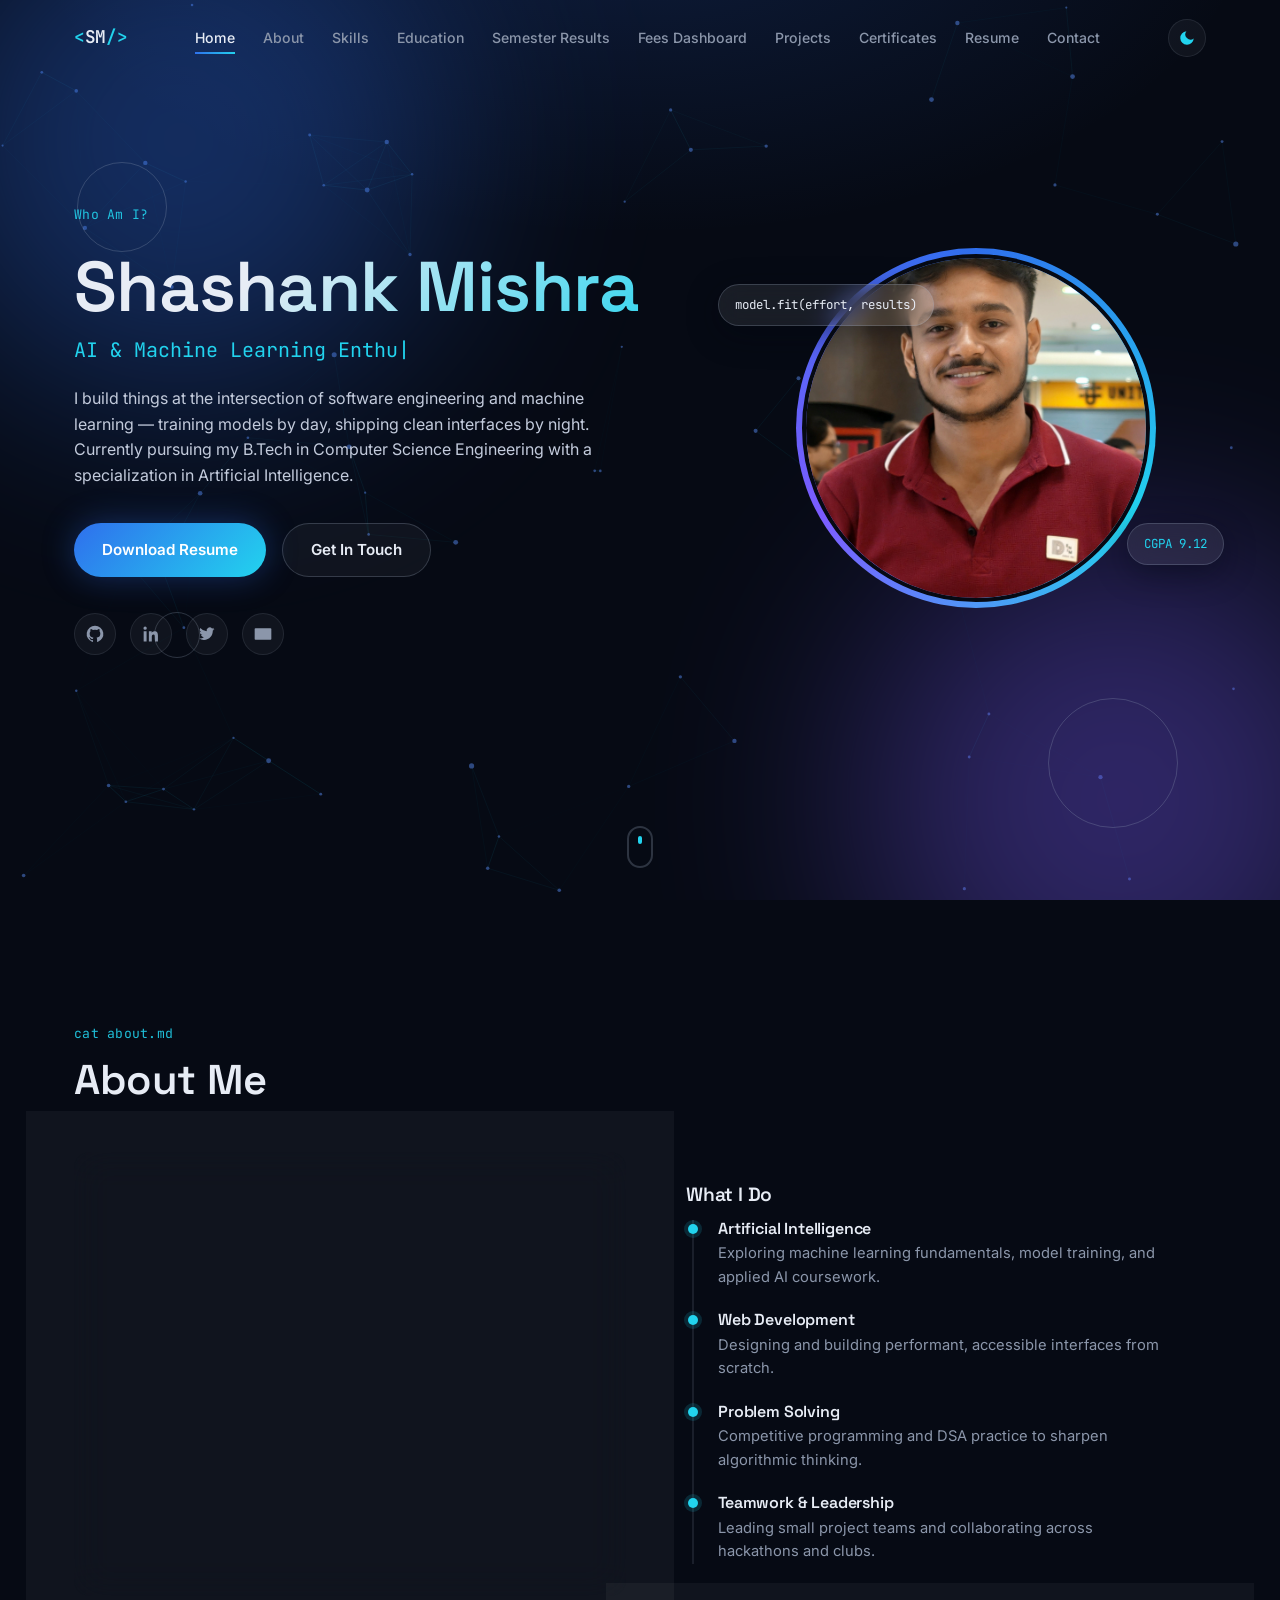
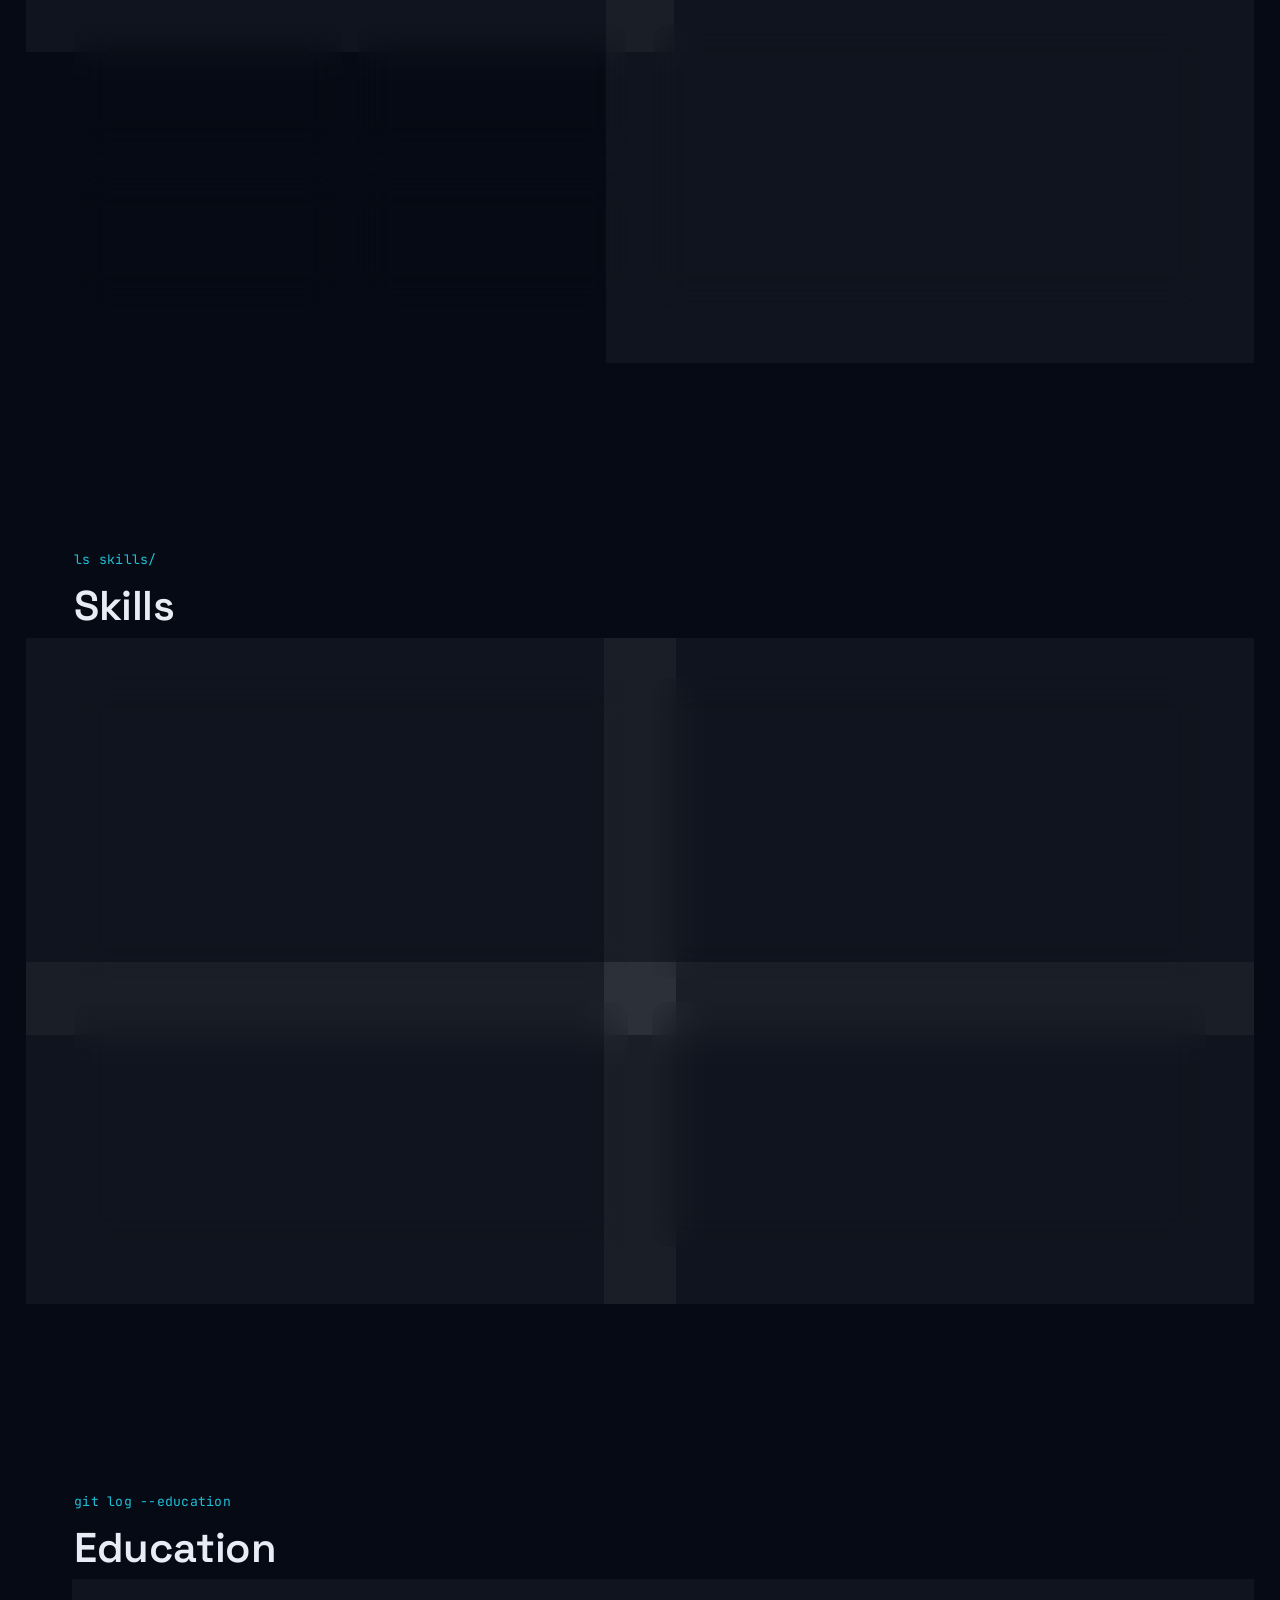
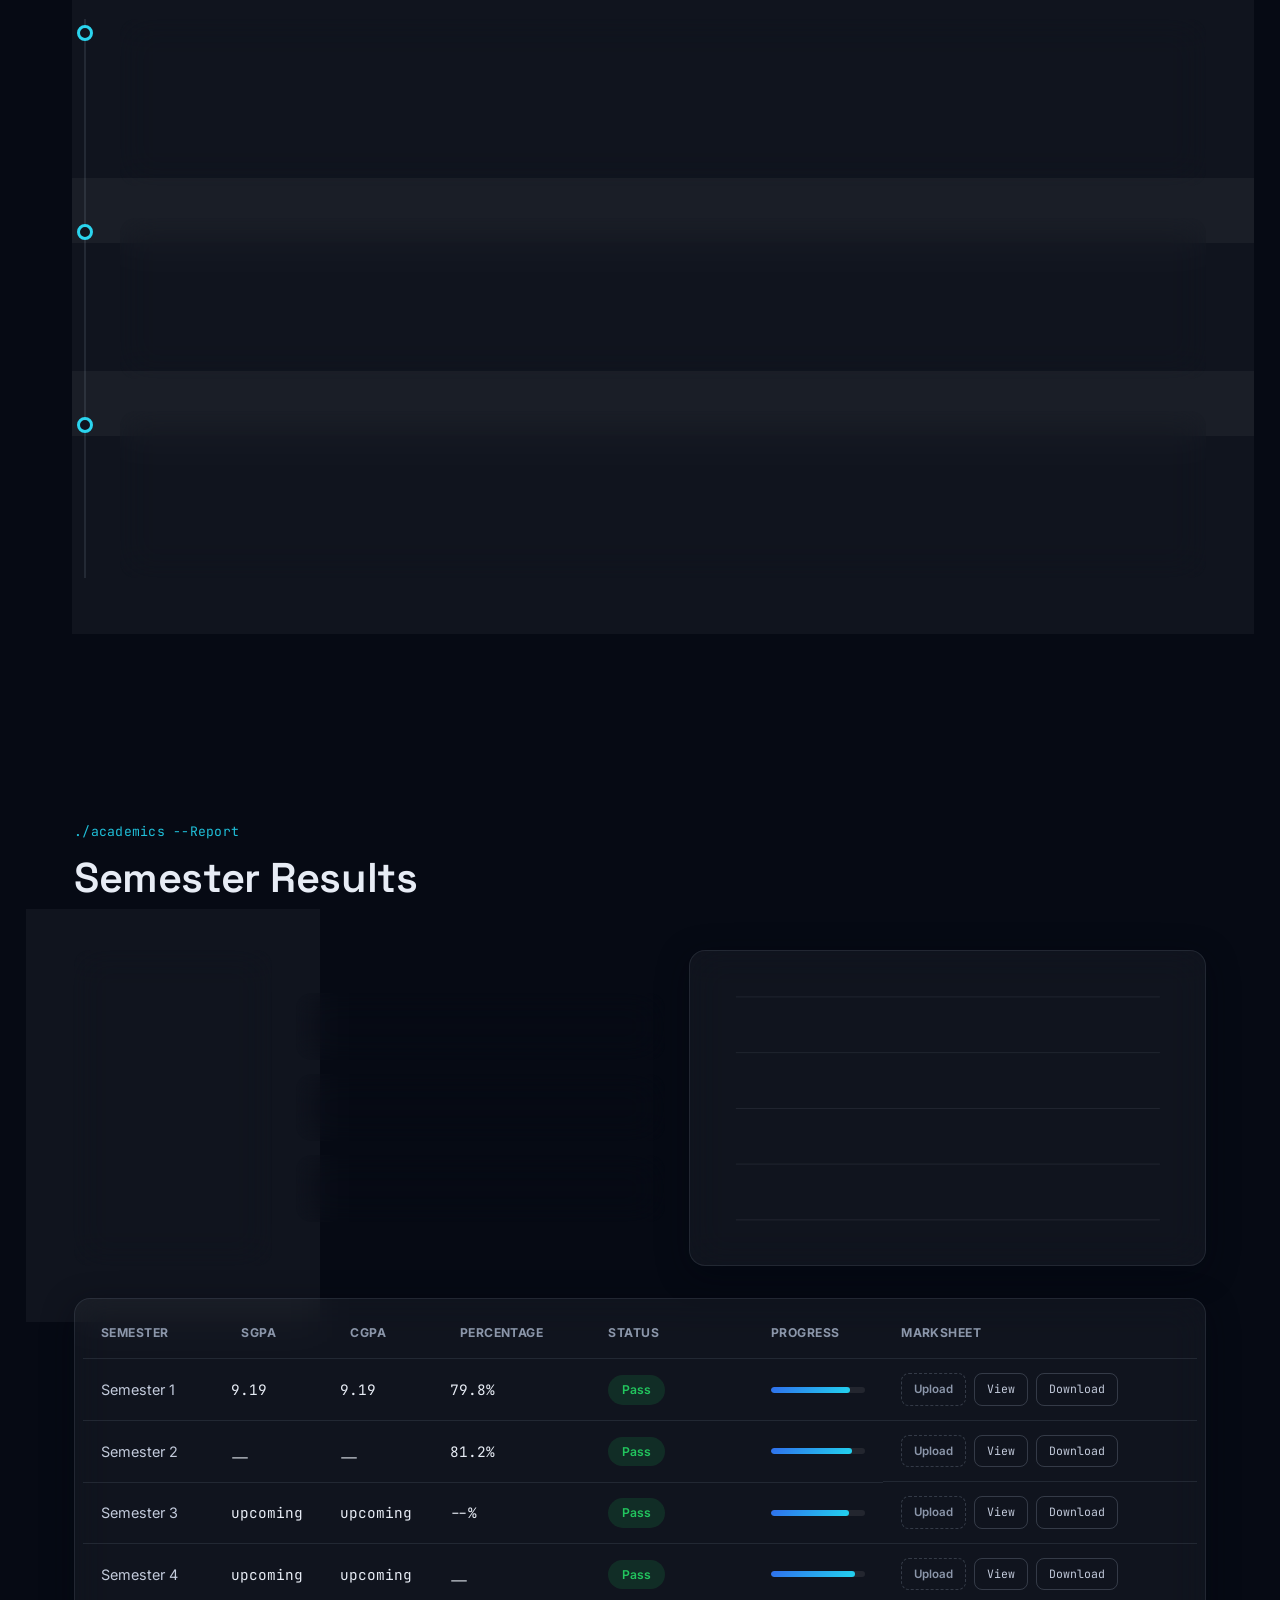
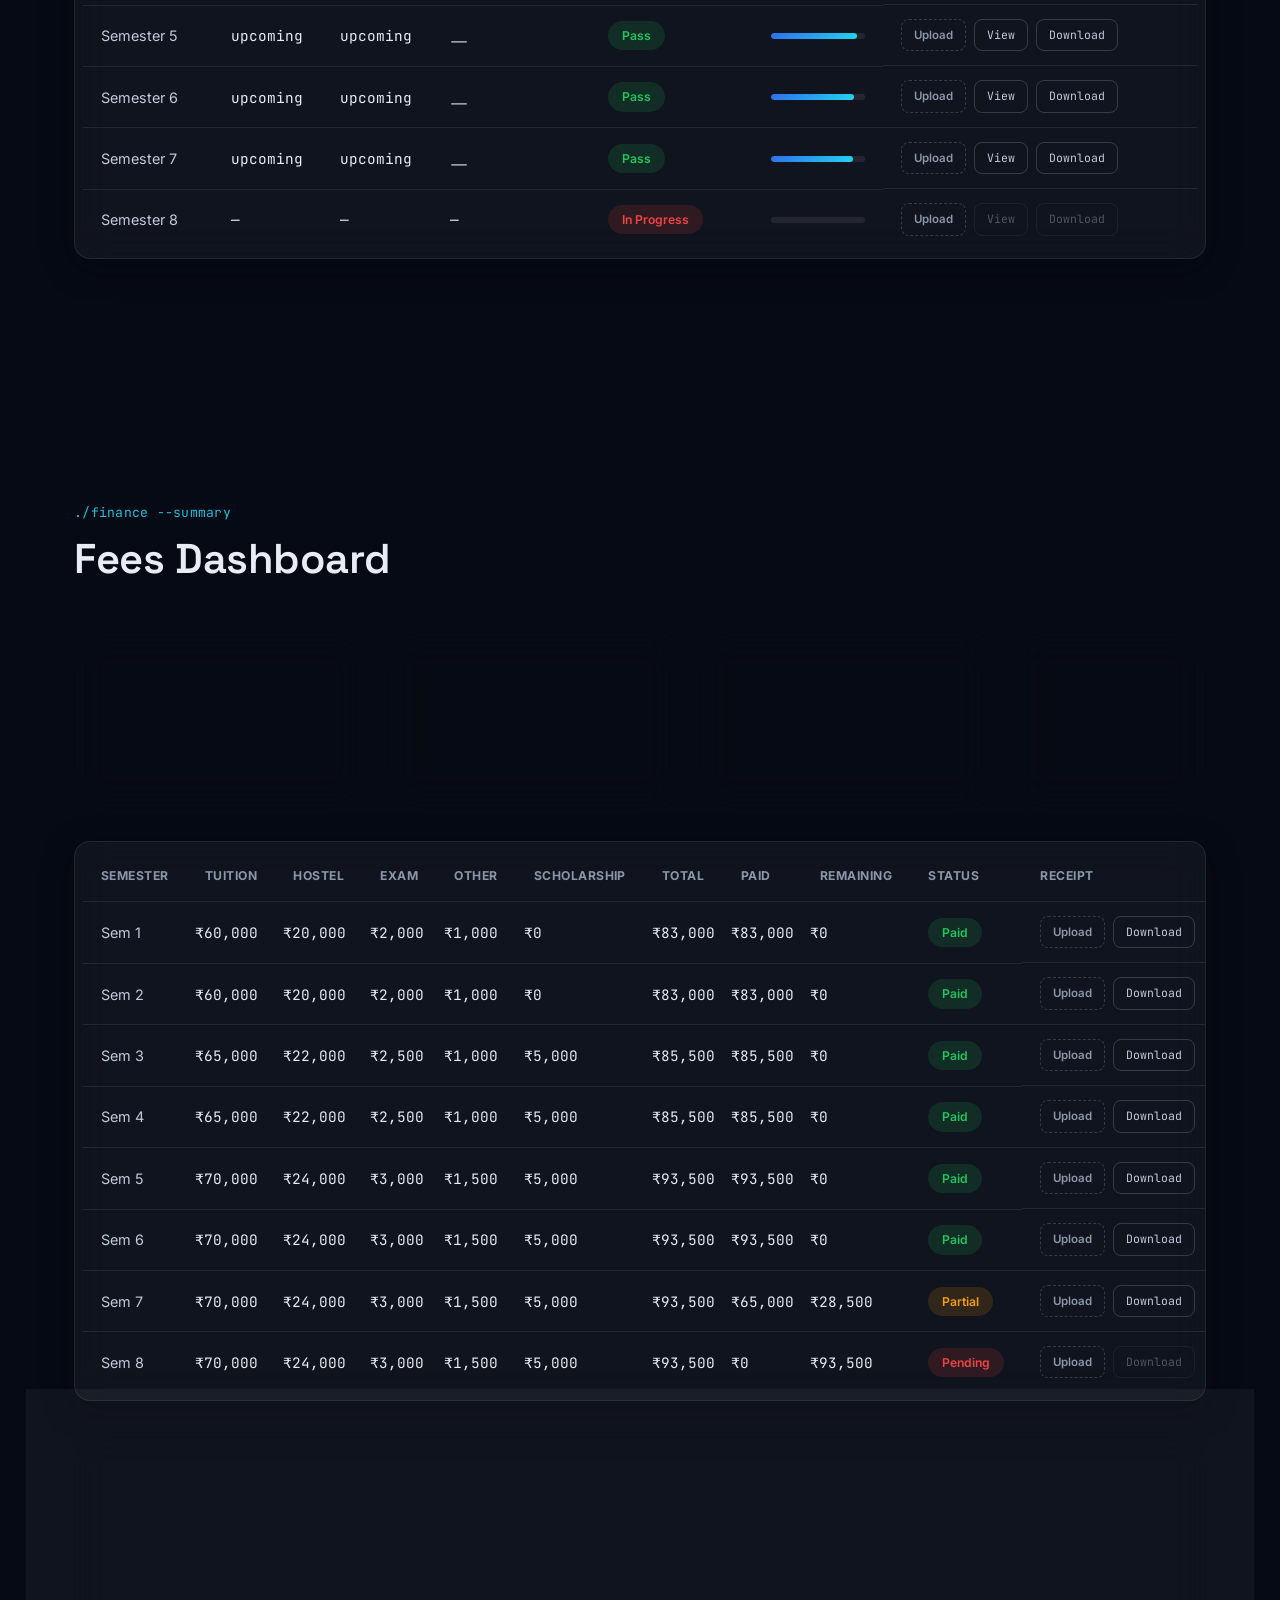
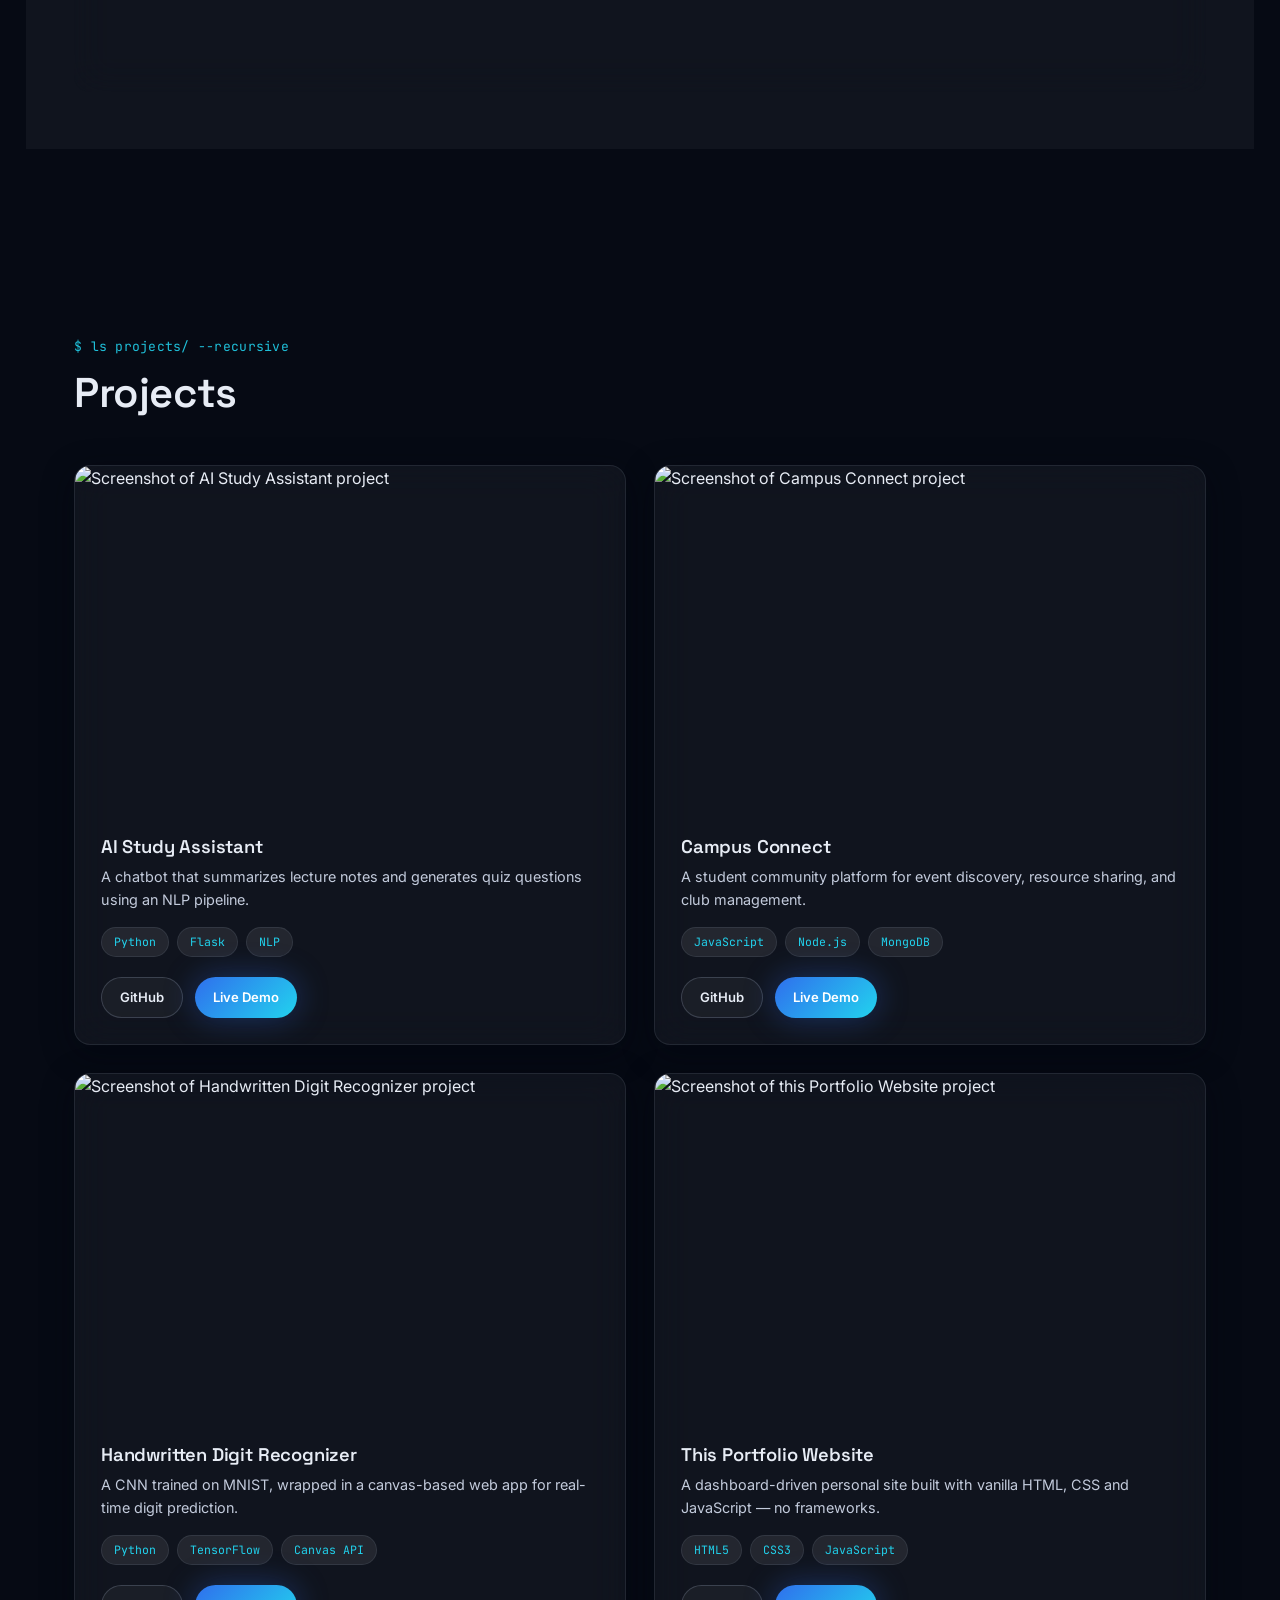
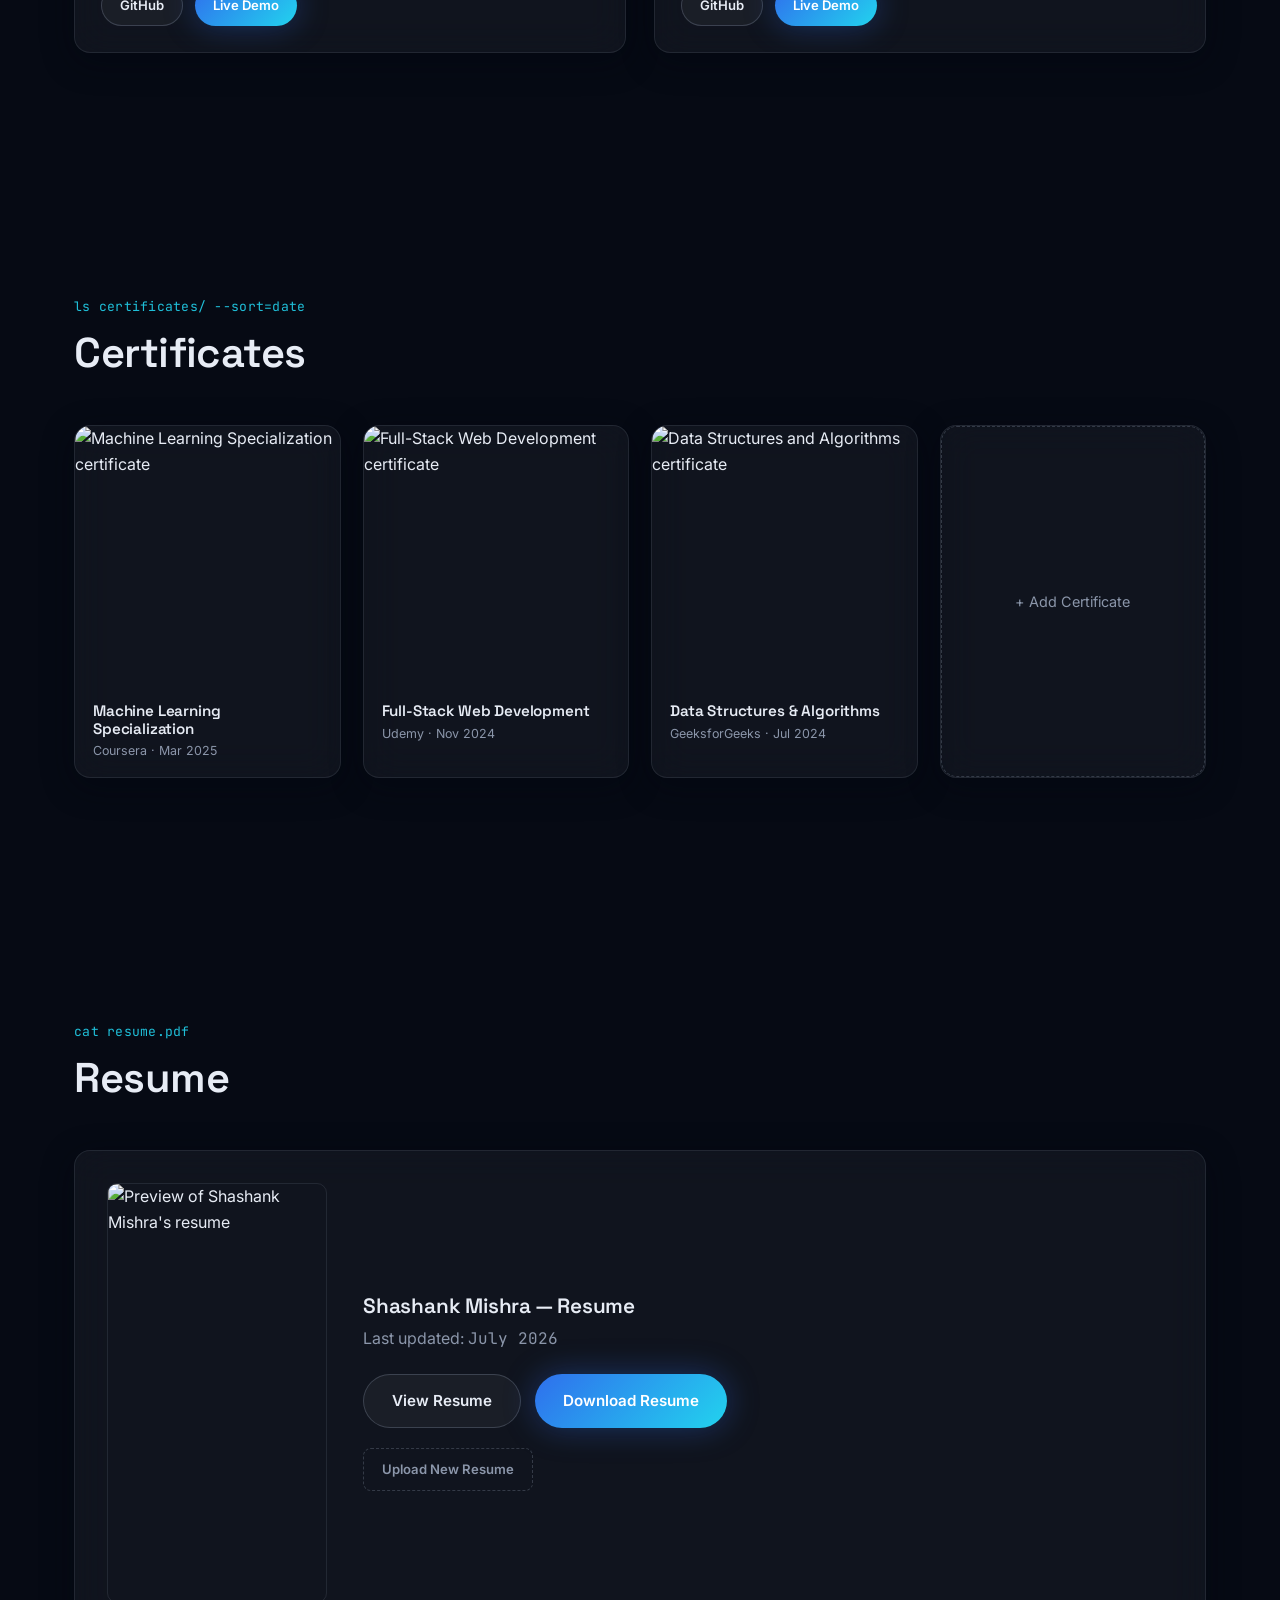
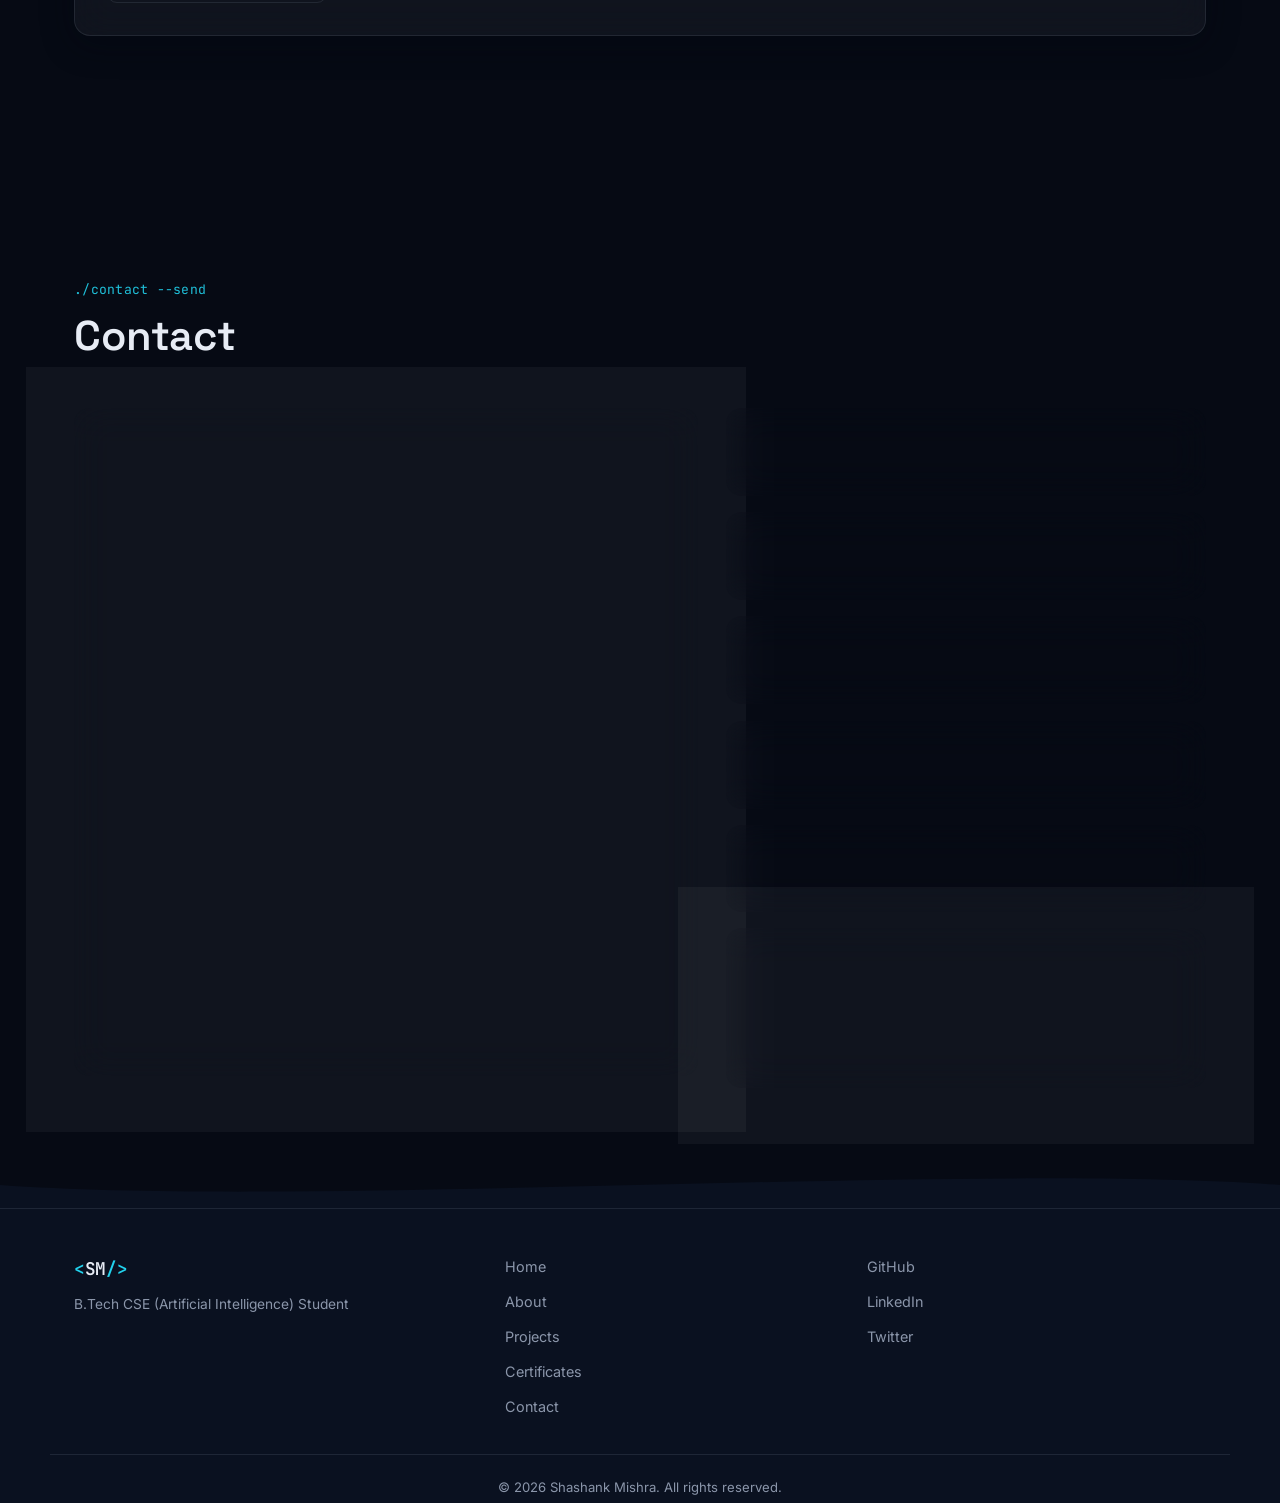
==== commit 0d2f8bc4: "Update loading prompts and personal details in index.html" ====
--- a/index.html
+++ b/index.html
@@ -78,7 +78,7 @@
   ============================================================ -->
   <div id="loading-screen" class="loading-screen" aria-hidden="true">
     <div class="loading-inner">
-      <span class="loading-prompt">$ booting_portfolio<span class="cursor-blink">_</span></span>
+      <span class="loading-prompt"> booting_portfolio<span class="cursor-blink">_</span></span>
       <div class="loading-bar"><div class="loading-bar-fill"></div></div>
     </div>
   </div>
@@ -140,7 +140,7 @@
 
       <div class="container hero-grid">
         <div class="hero-content">
-          <p class="eyebrow mono">$ whoami</p>
+          <p class="eyebrow mono">Who Am I?</p>
           <h1 class="hero-name">Shashank Mishra</h1>
           <p class="hero-subtitle">
             <span id="typing-text" class="typing-text"></span><span class="cursor-blink">|</span>
@@ -170,7 +170,7 @@
             <a href="https://twitter.com/" target="_blank" rel="noopener" class="social-icon" aria-label="Twitter / X">
               <svg viewBox="0 0 24 24" width="20" height="20"><path fill="currentColor" d="M20.9 5.9c-.68.3-1.4.5-2.16.6a3.8 3.8 0 0 0 1.66-2.1c-.73.43-1.53.75-2.39.92a3.75 3.75 0 0 0-6.4 3.42A10.65 10.65 0 0 1 3.98 4.9a3.76 3.76 0 0 0 1.16 5.01c-.62-.02-1.2-.19-1.71-.47v.05a3.76 3.76 0 0 0 3 3.68c-.55.15-1.14.17-1.7.06a3.76 3.76 0 0 0 3.5 2.6A7.53 7.53 0 0 1 2.5 17.4a10.63 10.63 0 0 0 5.76 1.69c6.92 0 10.7-5.74 10.7-10.7 0-.16 0-.33-.01-.49a7.6 7.6 0 0 0 1.95-2.02Z"/></svg>
             </a>
-            <a href="mailto:shashank.mishra@example.com" class="social-icon" aria-label="Email">
+            <a href="mail to:devendramanimishra6@gmail.com" class="social-icon" aria-label="Email">
               <svg viewBox="0 0 24 24" width="20" height="20"><path fill="currentColor" d="M3 5h18a1 1 0 0 1 1 1v12a1 1 0 0 1-1 1H3a1 1 0 0 1-1-1V6a1 1 0 0 1 1-1Zm17.4 2.4-8.4 6-8.4-6" stroke="currentColor" stroke-width="0" /></svg>
             </a>
           </div>
@@ -181,7 +181,7 @@
             <img src="assets/images/profile.jpg" alt="Portrait of Shashank Mishra" class="profile-img" width="360" height="360" loading="eager" />
           </div>
           <div class="glass-chip chip-1 mono">model.fit(effort, results)</div>
-          <div class="glass-chip chip-2 mono">CGPA 8.7</div>
+          <div class="glass-chip chip-2 mono">CGPA 9.12</div>
         </div>
       </div>
 
@@ -195,7 +195,7 @@
     ========================================================== -->
     <section id="about" class="section about-section">
       <div class="container">
-        <p class="eyebrow mono">$ cat about.md</p>
+        <p class="eyebrow mono">cat about.md</p>
         <h2 class="section-title">About Me</h2>
 
         <div class="about-grid">
@@ -274,7 +274,7 @@
     ========================================================== -->
     <section id="skills" class="section skills-section">
       <div class="container">
-        <p class="eyebrow mono">$ ls skills/</p>
+        <p class="eyebrow mono">ls skills/</p>
         <h2 class="section-title">Skills</h2>
 
         <div class="skills-grid">
@@ -316,35 +316,35 @@
     ========================================================== -->
     <section id="education" class="section education-section">
       <div class="container">
-        <p class="eyebrow mono">$ git log --education</p>
+        <p class="eyebrow mono">git log --education</p>
         <h2 class="section-title">Education</h2>
 
         <ol class="edu-timeline">
           <li class="edu-item reveal" data-editable="school">
             <div class="edu-marker"></div>
             <div class="edu-card glass">
-              <span class="edu-year">2016 – 2018</span>
+              <span class="edu-year">2021–22</span>
               <h3 class="edu-degree">Secondary School (Class X)</h3>
-              <p class="edu-institute">[School Name]</p>
-              <p class="edu-score">Percentage: <strong>[XX%]</strong></p>
+              <p class="edu-institute">[DAV PUBLIC SCHOOL KUMARGANJ AYODHYA]</p>
+              <p class="edu-score">Percentage: <strong>[84%]</strong></p>
             </div>
           </li>
           <li class="edu-item reveal" data-editable="intermediate">
             <div class="edu-marker"></div>
             <div class="edu-card glass">
-              <span class="edu-year">2018 – 2020</span>
+              <span class="edu-year">2023-24</span>
               <h3 class="edu-degree">Intermediate (Class XII), PCM</h3>
-              <p class="edu-institute">[Intermediate College Name]</p>
-              <p class="edu-score">Percentage: <strong>[XX%]</strong></p>
+              <p class="Edu-Insitute">[ DAV PUBLIC SCHOOL KUMARGANJ AYODHYA]</p>
+              <p class="edu-score">Percentage: <strong>[86%]</strong></p>
             </div>
           </li>
           <li class="edu-item reveal" data-editable="college">
             <div class="edu-marker"></div>
             <div class="edu-card glass">
-              <span class="edu-year">2021 – 2025</span>
+              <span class="edu-year">2025-29</span>
               <h3 class="edu-degree">B.Tech, Computer Science Engineering (AI)</h3>
-              <p class="edu-institute">[College / University Name]</p>
-              <p class="edu-score">CGPA: <strong>[X.XX]</strong></p>
+              <p class="edu-institute">[BABU BANARASIDASUNIVERSITY]</p>
+              <p class="edu-score">1 SEMESTER CGPA: <strong>[9.19]</strong></p>
             </div>
           </li>
         </ol>
@@ -356,18 +356,18 @@
     ========================================================== -->
     <section id="results" class="section results-section">
       <div class="container">
-        <p class="eyebrow mono">$ ./academics --report</p>
+        <p class="eyebrow mono">./academics --Report</p>
         <h2 class="section-title">Semester Results</h2>
 
         <div class="results-overview">
           <div class="cgpa-card glass reveal">
-            <div class="cgpa-ring" data-value="8.7" data-max="10">
+            <div class="cgpa-ring" data-value="9.19" data-max="10">
               <svg viewBox="0 0 120 120" class="ring-svg">
                 <circle cx="60" cy="60" r="52" class="ring-track" />
                 <circle cx="60" cy="60" r="52" class="ring-fill" />
               </svg>
               <div class="ring-label">
-                <span class="ring-value mono">8.70</span>
+                <span class="ring-value mono">9.19</span>
                 <span class="ring-sub">Overall CGPA</span>
               </div>
             </div>
@@ -410,8 +410,8 @@
                    so values can be updated directly in the browser (see script.js). -->
               <tr data-sem="1">
                 <td>Semester 1</td>
-                <td class="editable mono" contenteditable="true" data-field="sgpa">8.40</td>
-                <td class="editable mono" contenteditable="true" data-field="cgpa">8.40</td>
+                <td class="editable mono" contenteditable="true" data-field="sgpa">9.19</td>
+                <td class="editable mono" contenteditable="true" data-field="cgpa">9.19</td>
                 <td class="editable mono" contenteditable="true" data-field="percentage">79.8%</td>
                 <td><span class="status-badge status-pass">Pass</span></td>
                 <td><div class="bar-track sm"><div class="bar-fill" style="--fill:84%"></div></div></td>
@@ -425,8 +425,8 @@
               </tr>
               <tr data-sem="2">
                 <td>Semester 2</td>
-                <td class="editable mono" contenteditable="true" data-field="sgpa">8.60</td>
-                <td class="editable mono" contenteditable="true" data-field="cgpa">8.50</td>
+                <td class="editable mono" contenteditable="true" data-field="sgpa">__</td>
+                <td class="editable mono" contenteditable="true" data-field="cgpa">__</td>
                 <td class="editable mono" contenteditable="true" data-field="percentage">81.2%</td>
                 <td><span class="status-badge status-pass">Pass</span></td>
                 <td><div class="bar-track sm"><div class="bar-fill" style="--fill:86%"></div></div></td>
@@ -440,9 +440,9 @@
               </tr>
               <tr data-sem="3">
                 <td>Semester 3</td>
-                <td class="editable mono" contenteditable="true" data-field="sgpa">8.30</td>
-                <td class="editable mono" contenteditable="true" data-field="cgpa">8.43</td>
-                <td class="editable mono" contenteditable="true" data-field="percentage">80.1%</td>
+                <td class="editable mono" contenteditable="true" data-field="sgpa">upcoming</td>
+                <td class="editable mono" contenteditable="true" data-field="cgpa">upcoming</td>
+                <td class="editable mono" contenteditable="true" data-field="percentage">--%</td>
                 <td><span class="status-badge status-pass">Pass</span></td>
                 <td><div class="bar-track sm"><div class="bar-fill" style="--fill:83%"></div></div></td>
                 <td class="marksheet-cell">
@@ -455,9 +455,9 @@
               </tr>
               <tr data-sem="4">
                 <td>Semester 4</td>
-                <td class="editable mono" contenteditable="true" data-field="sgpa">8.90</td>
-                <td class="editable mono" contenteditable="true" data-field="cgpa">8.55</td>
-                <td class="editable mono" contenteditable="true" data-field="percentage">83.6%</td>
+                <td class="editable mono" contenteditable="true" data-field="sgpa">upcoming</td>
+                <td class="editable mono" contenteditable="true" data-field="cgpa">upcoming</td>
+                <td class="editable mono" contenteditable="true" data-field="percentage">__</td>
                 <td><span class="status-badge status-pass">Pass</span></td>
                 <td><div class="bar-track sm"><div class="bar-fill" style="--fill:89%"></div></div></td>
                 <td class="marksheet-cell">
@@ -470,9 +470,9 @@
               </tr>
               <tr data-sem="5">
                 <td>Semester 5</td>
-                <td class="editable mono" contenteditable="true" data-field="sgpa">9.10</td>
-                <td class="editable mono" contenteditable="true" data-field="cgpa">8.66</td>
-                <td class="editable mono" contenteditable="true" data-field="percentage">85.4%</td>
+                <td class="editable mono" contenteditable="true" data-field="sgpa">upcoming</td>
+                <td class="editable mono" contenteditable="true" data-field="cgpa">upcoming</td>
+                <td class="editable mono" contenteditable="true" data-field="percentage">__</td>
                 <td><span class="status-badge status-pass">Pass</span></td>
                 <td><div class="bar-track sm"><div class="bar-fill" style="--fill:91%"></div></div></td>
                 <td class="marksheet-cell">
@@ -485,9 +485,9 @@
               </tr>
               <tr data-sem="6">
                 <td>Semester 6</td>
-                <td class="editable mono" contenteditable="true" data-field="sgpa">8.80</td>
-                <td class="editable mono" contenteditable="true" data-field="cgpa">8.68</td>
-                <td class="editable mono" contenteditable="true" data-field="percentage">84.7%</td>
+                <td class="editable mono" contenteditable="true" data-field="sgpa">upcoming</td>
+                <td class="editable mono" contenteditable="true" data-field="cgpa">upcoming</td>
+                <td class="editable mono" contenteditable="true" data-field="percentage">__</td>
                 <td><span class="status-badge status-pass">Pass</span></td>
                 <td><div class="bar-track sm"><div class="bar-fill" style="--fill:88%"></div></div></td>
                 <td class="marksheet-cell">
@@ -500,9 +500,9 @@
               </tr>
               <tr data-sem="7">
                 <td>Semester 7</td>
-                <td class="editable mono" contenteditable="true" data-field="sgpa">8.70</td>
-                <td class="editable mono" contenteditable="true" data-field="cgpa">8.69</td>
-                <td class="editable mono" contenteditable="true" data-field="percentage">84.2%</td>
+                <td class="editable mono" contenteditable="true" data-field="sgpa">upcoming</td>
+                <td class="editable mono" contenteditable="true" data-field="cgpa">upcoming</td>
+                <td class="editable mono" contenteditable="true" data-field="percentage">__</td>
                 <td><span class="status-badge status-pass">Pass</span></td>
                 <td><div class="bar-track sm"><div class="bar-fill" style="--fill:87%"></div></div></td>
                 <td class="marksheet-cell">
@@ -539,30 +539,30 @@
     ========================================================== -->
     <section id="fees" class="section fees-section">
       <div class="container">
-        <p class="eyebrow mono">$ ./finance --summary</p>
+        <p class="eyebrow mono">./finance --summary</p>
         <h2 class="section-title">Fees Dashboard</h2>
 
         <div class="fees-overview">
           <div class="fee-summary-card glass reveal">
             <span class="fee-summary-label">Total Fees</span>
-            <span class="fee-summary-value mono editable" contenteditable="true" data-field="total-fees">₹6,40,000</span>
+            <span class="fee-summary-value mono editable" contenteditable="true" data-field="total-fees">₹5,60,000</span>
           </div>
           <div class="fee-summary-card glass reveal">
             <span class="fee-summary-label">Total Paid</span>
-            <span class="fee-summary-value mono editable success-text" contenteditable="true" data-field="total-paid">₹5,60,000</span>
+            <span class="fee-summary-value mono editable success-text" contenteditable="true" data-field="total-paid">₹2,10,000</span>
           </div>
           <div class="fee-summary-card glass reveal">
             <span class="fee-summary-label">Pending Amount</span>
-            <span class="fee-summary-value mono editable warning-text" contenteditable="true" data-field="total-pending">₹80,000</span>
+            <span class="fee-summary-value mono editable warning-text" contenteditable="true" data-field="total-pending">3,50,000</span>
           </div>
           <div class="fee-summary-card glass reveal circular-card">
-            <div class="circular-progress" data-percent="87.5">
+            <div class="circular-progress" data-percent="37.5%">
               <svg viewBox="0 0 120 120" class="ring-svg">
                 <circle cx="60" cy="60" r="52" class="ring-track" />
                 <circle cx="60" cy="60" r="52" class="ring-fill fee-ring" />
               </svg>
               <div class="ring-label">
-                <span class="ring-value mono">87.5%</span>
+                <span class="ring-value mono">37.5%</span>
                 <span class="ring-sub">Paid</span>
               </div>
             </div>
@@ -824,7 +824,7 @@
     ========================================================== -->
     <section id="certificates" class="section certificates-section">
       <div class="container">
-        <p class="eyebrow mono">$ ls certificates/ --sort=date</p>
+        <p class="eyebrow mono">ls certificates/ --sort=date</p>
         <h2 class="section-title">Certificates</h2>
 
         <div class="certificates-grid">
@@ -876,7 +876,7 @@
     ========================================================== -->
     <section id="resume" class="section resume-section">
       <div class="container">
-        <p class="eyebrow mono">$ cat resume.pdf</p>
+        <p class="eyebrow mono">cat resume.pdf</p>
         <h2 class="section-title">Resume</h2>
 
         <div class="resume-card glass reveal">
@@ -904,7 +904,7 @@
     ========================================================== -->
     <section id="contact" class="section contact-section">
       <div class="container">
-        <p class="eyebrow mono">$ ./contact --send</p>
+        <p class="eyebrow mono">./contact --send</p>
         <h2 class="section-title">Contact</h2>
 
         <div class="contact-grid">
